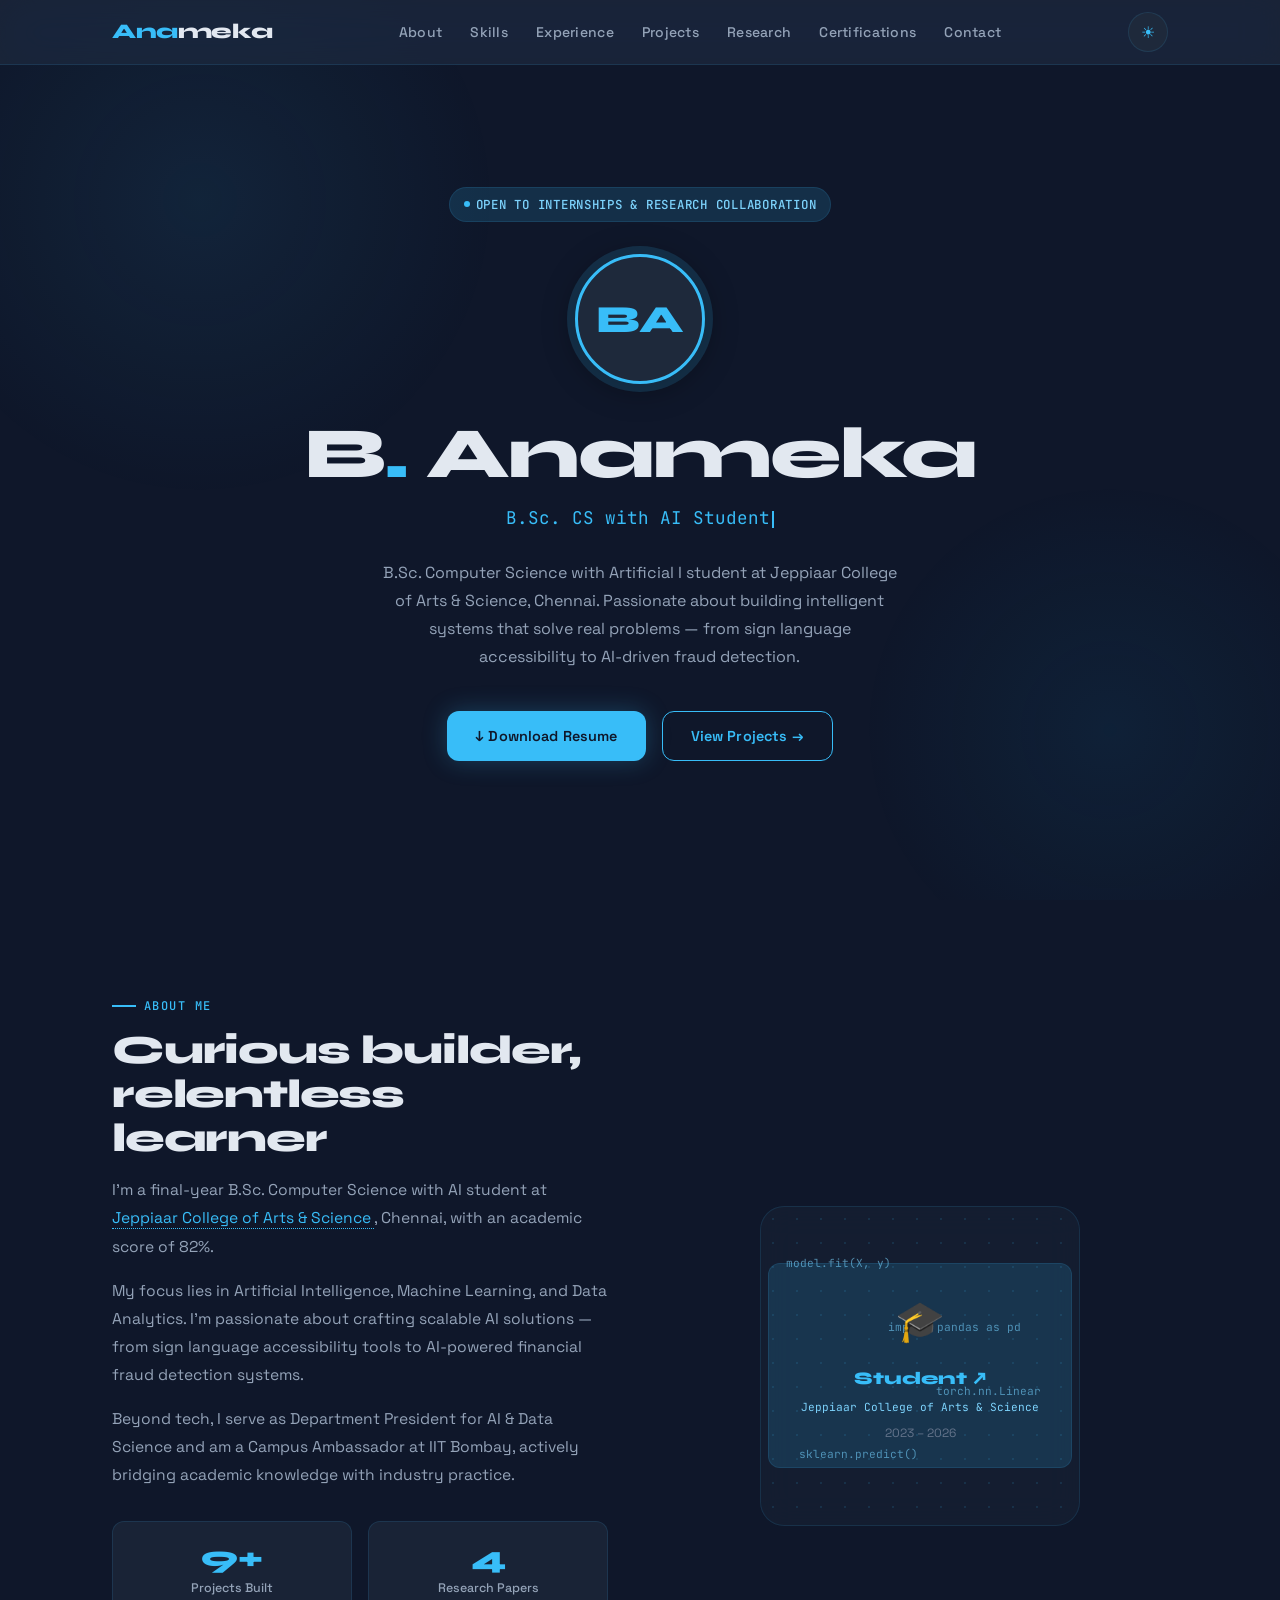
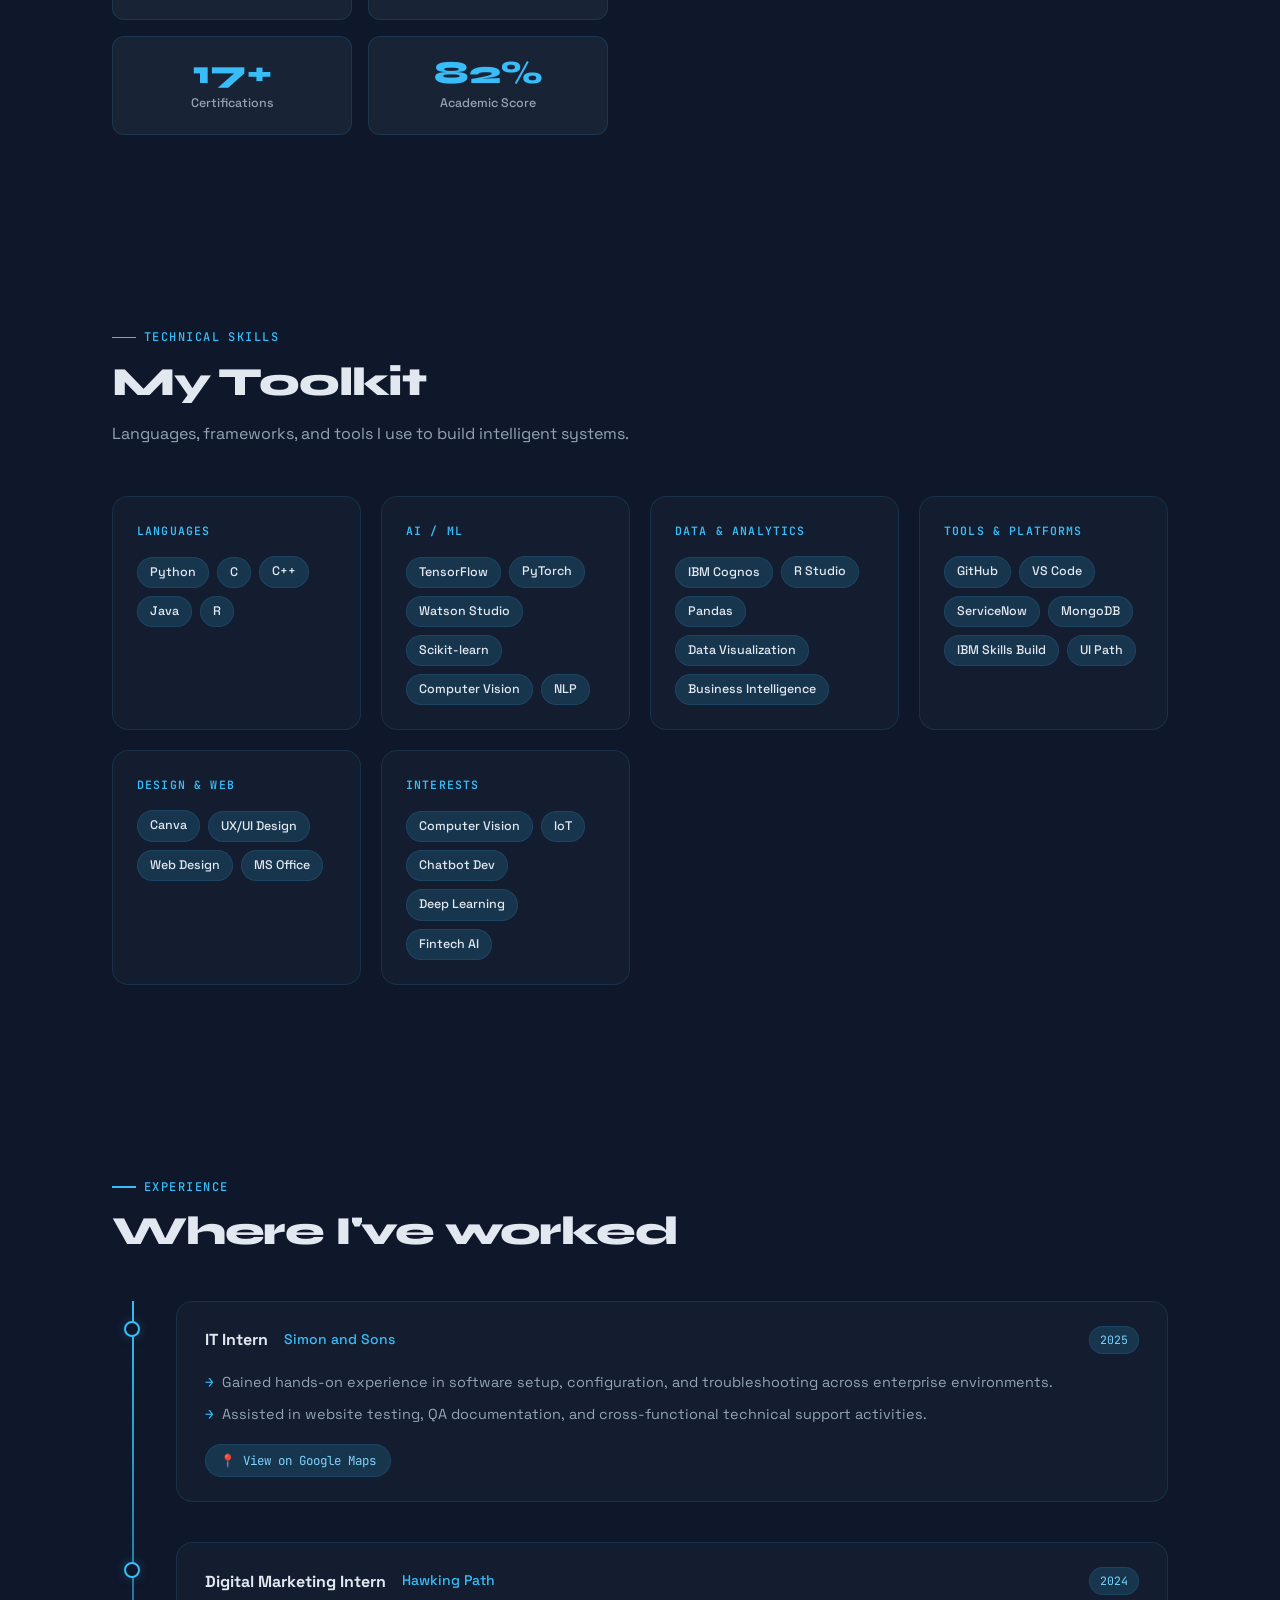
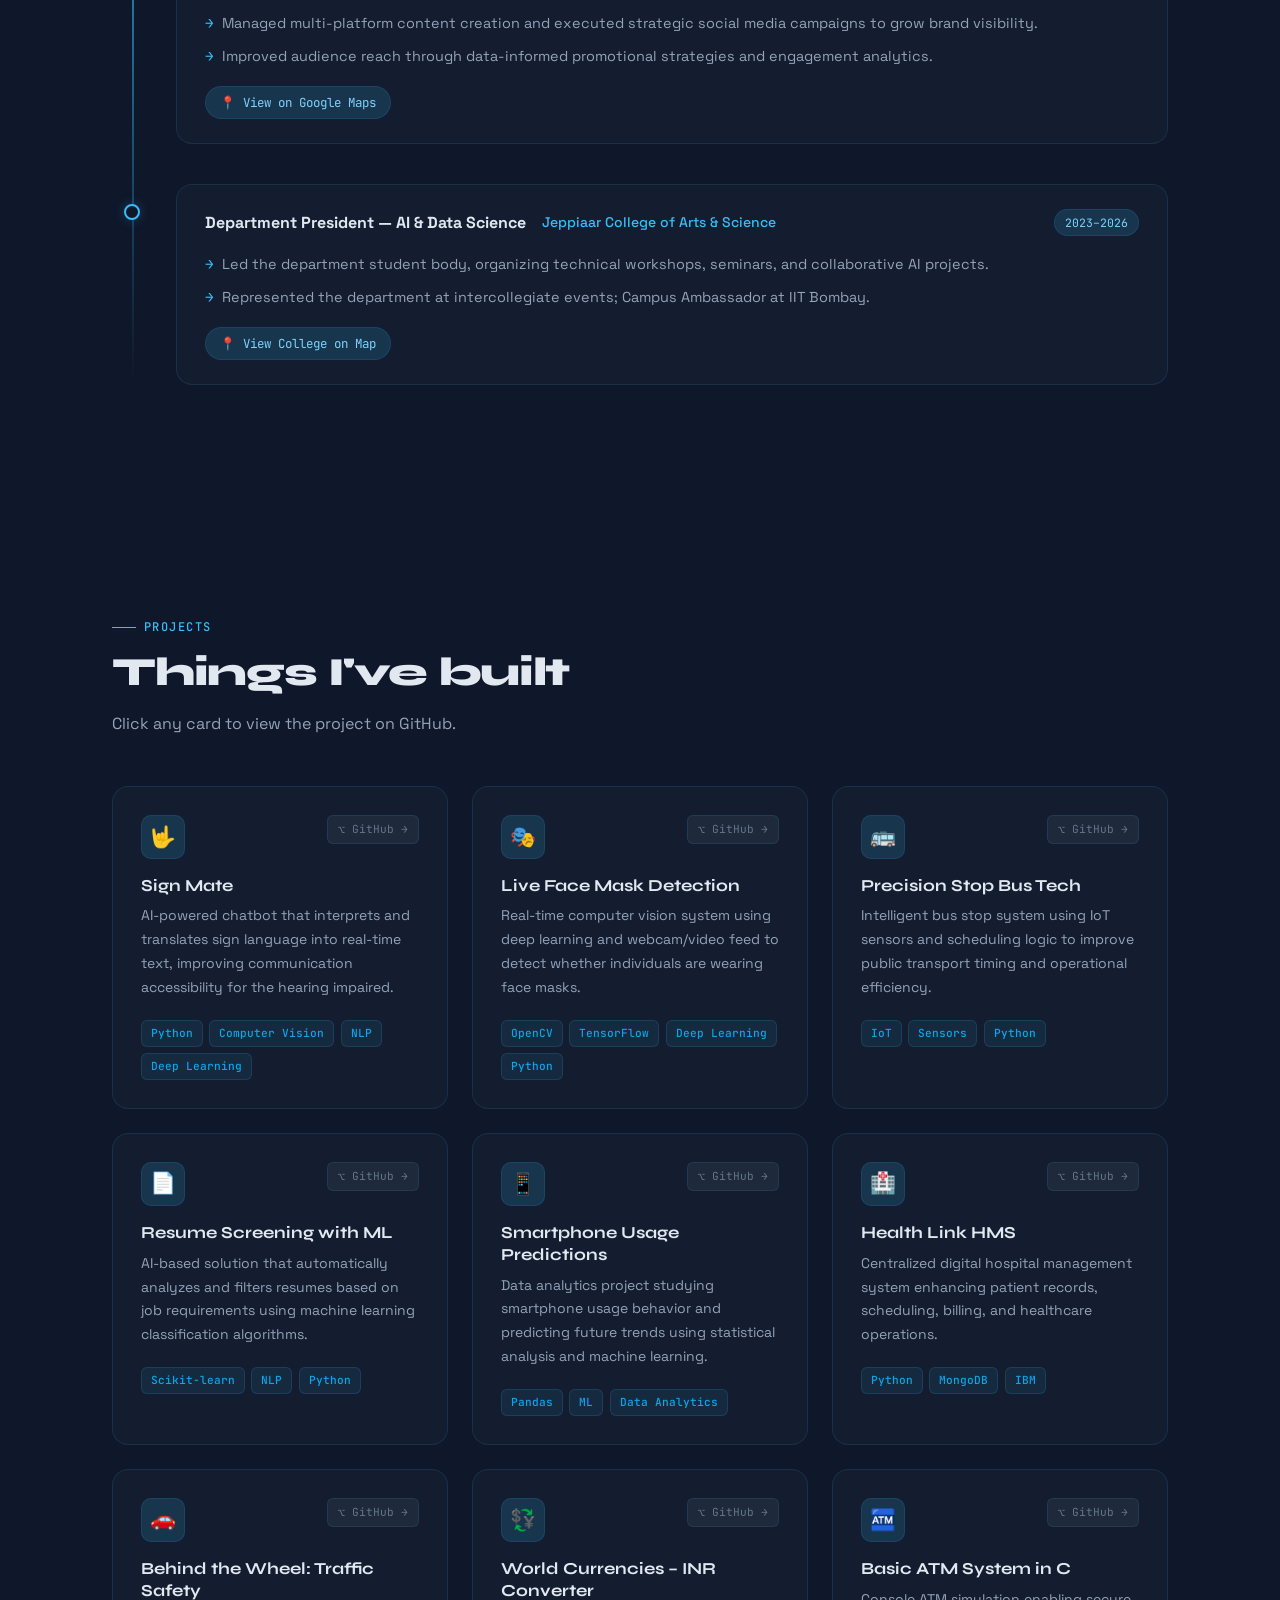
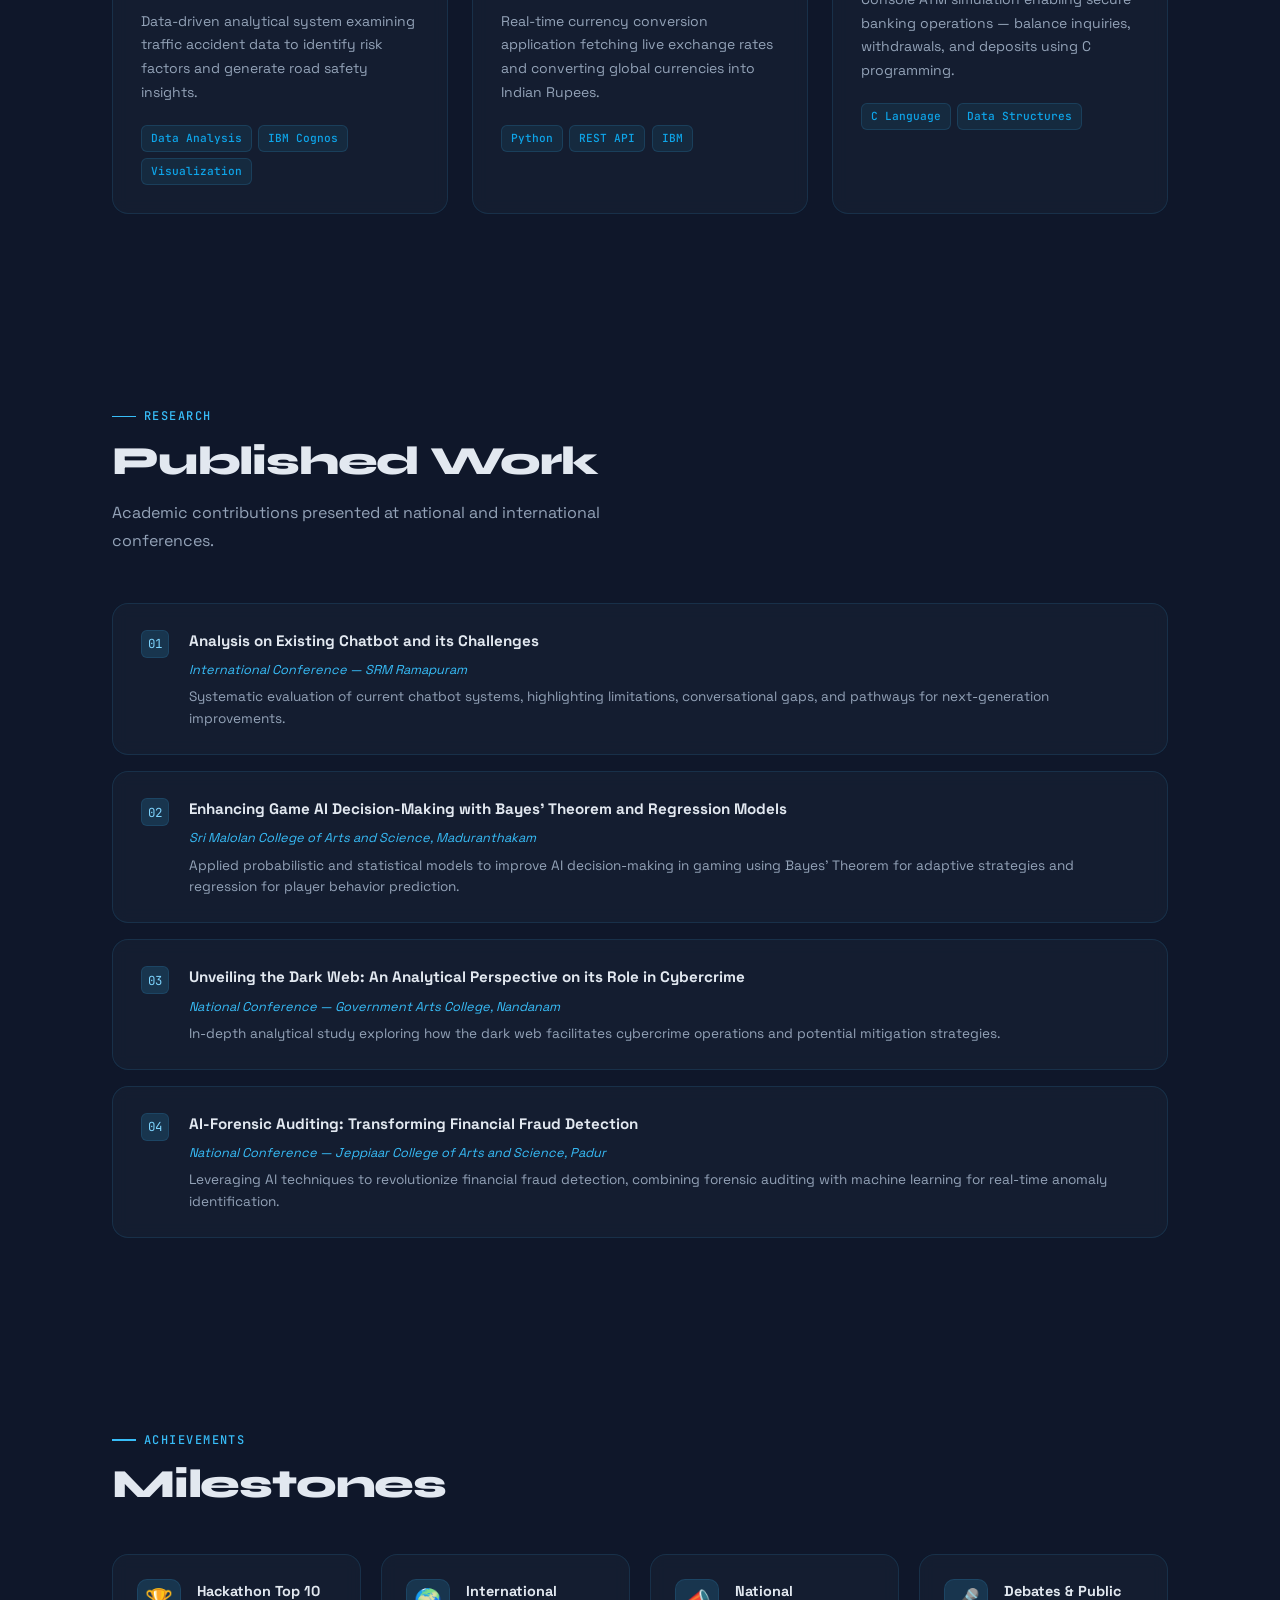
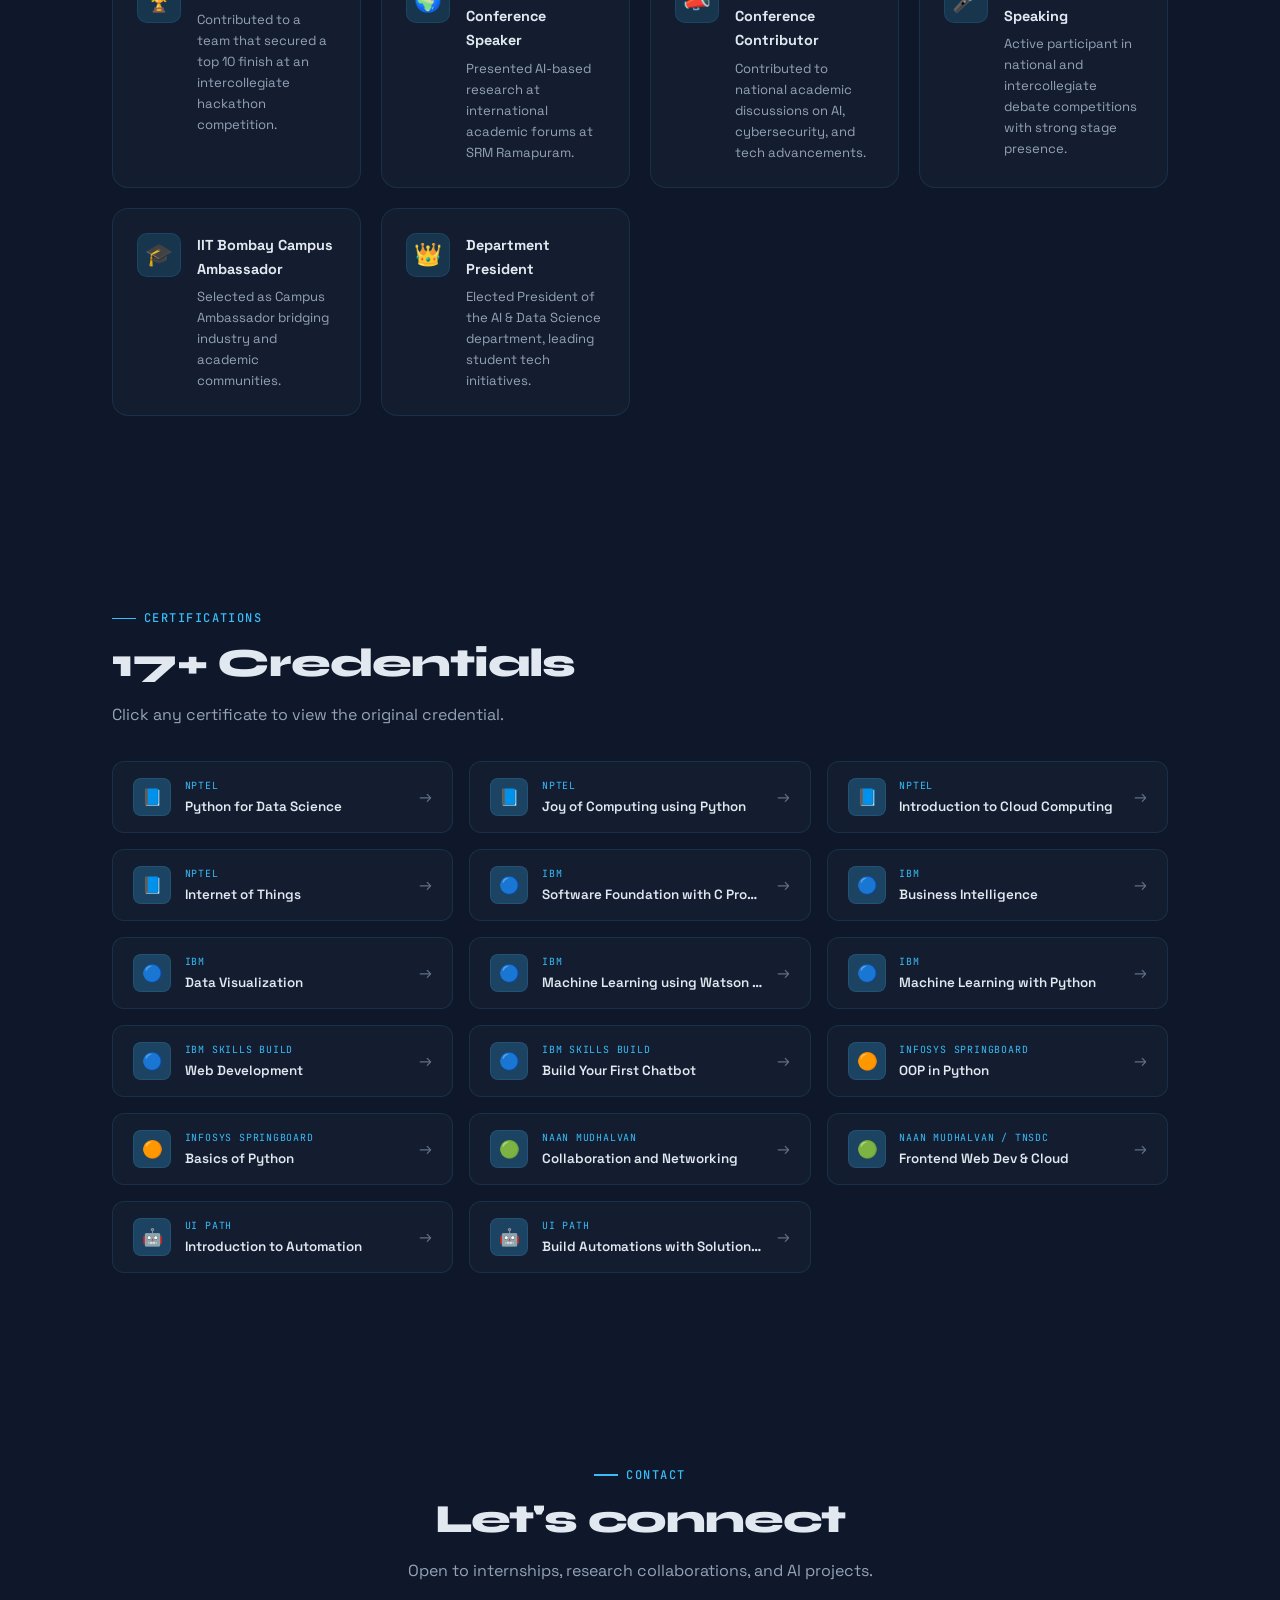
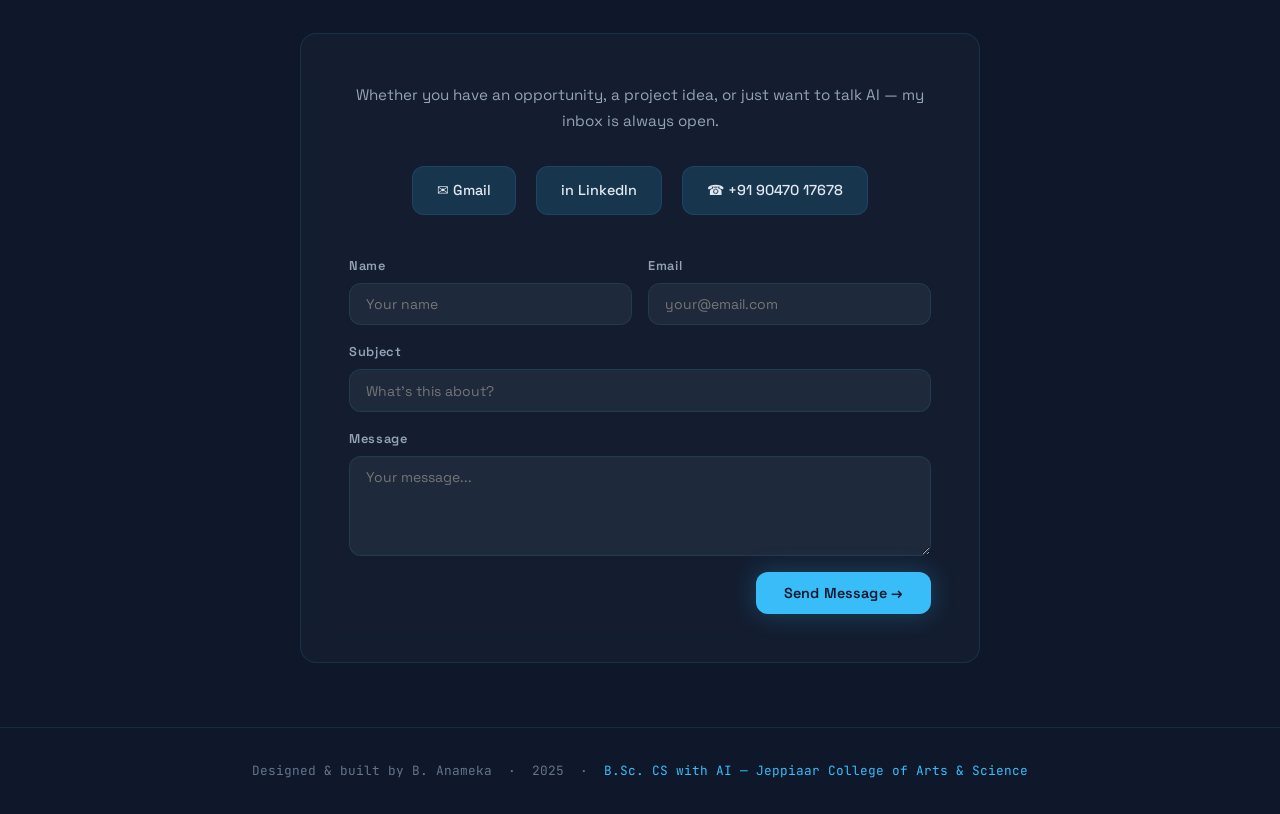
==== anameka-portfolio.html @ 56402973 "Add files via upload" ====
<!DOCTYPE html>
<html lang="en" data-theme="dark">
<head>
<meta charset="UTF-8" />
<meta name="viewport" content="width=device-width, initial-scale=1.0" />
<title>B. Anameka </title>
<link rel="preconnect" href="https://fonts.googleapis.com" />
<link rel="preconnect" href="https://fonts.gstatic.com" crossorigin />
<link href="https://fonts.googleapis.com/css2?family=Space+Grotesk:wght@300;400;500;600;700&family=Syne:wght@400;600;700;800&family=JetBrains+Mono:wght@400;500&display=swap" rel="stylesheet" />
<style>
:root {
  --bg:#0f172a; --bg2:#1e293b; --bg3:#162032;
  --accent:#38bdf8; --accent2:#0ea5e9; --accent3:#7dd3fc;
  --text:#e2e8f0; --text2:#94a3b8; --text3:#64748b;
  --border:rgba(56,189,248,0.12); --glass:rgba(30,41,59,0.75);
  --card:rgba(22,32,50,0.8); --glow:rgba(56,189,248,0.15);
  --glow2:rgba(56,189,248,0.25); --radius:12px; --radius-lg:16px;
  --shadow:0 4px 32px rgba(0,0,0,0.4);
}
[data-theme="light"] {
  --bg:#f0f6ff; --bg2:#ffffff; --bg3:#e8f2fc;
  --accent:#0284c7; --accent2:#0369a1; --accent3:#0ea5e9;
  --text:#0f172a; --text2:#334155; --text3:#64748b;
  --border:rgba(2,132,199,0.15); --glass:rgba(255,255,255,0.82);
  --card:rgba(248,252,255,0.9); --glow:rgba(2,132,199,0.10);
  --glow2:rgba(2,132,199,0.18); --shadow:0 4px 32px rgba(14,58,120,0.10);
}
*,*::before,*::after{box-sizing:border-box;margin:0;padding:0;}
html{scroll-behavior:smooth;}
body{font-family:'Space Grotesk',sans-serif;background:var(--bg);color:var(--text);line-height:1.7;transition:background .3s,color .3s;overflow-x:hidden;}
.bg-mesh{position:fixed;inset:0;z-index:0;pointer-events:none;overflow:hidden;}
.bg-mesh::before{content:'';position:absolute;width:600px;height:600px;border-radius:50%;background:radial-gradient(circle,rgba(56,189,248,0.08)0%,transparent 70%);top:-100px;left:-100px;animation:drift1 18s ease-in-out infinite alternate;}
.bg-mesh::after{content:'';position:absolute;width:500px;height:500px;border-radius:50%;background:radial-gradient(circle,rgba(14,165,233,0.07)0%,transparent 70%);bottom:-80px;right:-80px;animation:drift2 22s ease-in-out infinite alternate;}
@keyframes drift1{from{transform:translate(0,0) scale(1);}to{transform:translate(80px,60px) scale(1.2);}}
@keyframes drift2{from{transform:translate(0,0) scale(1);}to{transform:translate(-60px,-40px) scale(1.15);}}
.container{max-width:1120px;margin:0 auto;padding:0 2rem;position:relative;z-index:1;}
nav{position:fixed;top:0;left:0;right:0;z-index:100;backdrop-filter:blur(20px) saturate(180%);-webkit-backdrop-filter:blur(20px);background:var(--glass);border-bottom:1px solid var(--border);transition:all .3s;}
.nav-inner{display:flex;align-items:center;justify-content:space-between;padding:0 2rem;height:64px;max-width:1120px;margin:0 auto;}
.nav-logo{font-family:'Syne',sans-serif;font-weight:800;font-size:1.3rem;color:var(--accent);letter-spacing:-.02em;text-decoration:none;}
.nav-logo span{color:var(--text);}
.nav-links{display:flex;gap:1.75rem;list-style:none;align-items:center;}
.nav-links a{color:var(--text2);font-size:.875rem;font-weight:500;text-decoration:none;letter-spacing:.02em;transition:color .2s;position:relative;padding-bottom:2px;}
.nav-links a::after{content:'';position:absolute;bottom:0;left:0;right:0;height:1.5px;background:var(--accent);transform:scaleX(0);transform-origin:left;transition:transform .3s;}
.nav-links a:hover{color:var(--accent);}
.nav-links a:hover::after{transform:scaleX(1);}
.theme-btn{width:40px;height:40px;border-radius:50%;border:1px solid var(--border);background:var(--bg2);color:var(--accent);cursor:pointer;font-size:1rem;display:flex;align-items:center;justify-content:center;transition:all .2s;}
.theme-btn:hover{background:var(--glow);border-color:var(--accent);}
#hero{min-height:100vh;display:flex;align-items:center;justify-content:center;padding:7rem 2rem 4rem;text-align:center;position:relative;z-index:1;}
.hero-inner{max-width:760px;margin:0 auto;}
.hero-badge{display:inline-flex;align-items:center;gap:6px;background:var(--glow);border:1px solid var(--border);color:var(--accent3);font-size:.78rem;font-weight:500;padding:6px 14px;border-radius:99px;margin-bottom:2rem;letter-spacing:.06em;text-transform:uppercase;font-family:'JetBrains Mono',monospace;animation:fadeDown .6s ease both;}
.hero-badge::before{content:'';width:6px;height:6px;border-radius:50%;background:var(--accent);display:inline-block;animation:pulse 2s infinite;}
@keyframes pulse{0%,100%{opacity:1;transform:scale(1);}50%{opacity:.4;transform:scale(.8);}}
.avatar-wrap{width:130px;height:130px;border-radius:50%;margin:0 auto 2rem;border:3px solid var(--accent);box-shadow:0 0 0 8px var(--glow),var(--shadow);overflow:hidden;animation:fadeUp .7s .1s ease both;display:flex;align-items:center;justify-content:center;background:var(--bg2);}
.avatar-wrap img{width:100%;height:100%;object-fit:cover;border-radius:50%;}
.avatar-initials{font-family:'Syne',sans-serif;font-size:2.4rem;font-weight:800;color:var(--accent);display:flex;width:100%;height:100%;align-items:center;justify-content:center;}
.hero-name{font-family:'Syne',sans-serif;font-size:clamp(2.8rem,6vw,4.5rem);font-weight:800;line-height:1.05;letter-spacing:-.03em;color:var(--text);animation:fadeUp .7s .2s ease both;margin-bottom:.75rem;}
.hero-name .accent-dot{color:var(--accent);}
.typing-wrap{font-family:'JetBrains Mono',monospace;font-size:clamp(.9rem,2vw,1.1rem);color:var(--accent);min-height:1.8em;margin-bottom:1.5rem;animation:fadeUp .7s .3s ease both;}
.typing-cursor{display:inline-block;width:2px;height:1em;background:var(--accent);vertical-align:middle;margin-left:2px;animation:blink .9s step-end infinite;}
@keyframes blink{0%,100%{opacity:1;}50%{opacity:0;}}
.hero-desc{font-size:1rem;color:var(--text2);line-height:1.75;max-width:520px;margin:0 auto 2.5rem;animation:fadeUp .7s .4s ease both;}
.hero-actions{display:flex;gap:1rem;justify-content:center;flex-wrap:wrap;animation:fadeUp .7s .5s ease both;}
.btn{display:inline-flex;align-items:center;gap:8px;padding:.75rem 1.75rem;border-radius:var(--radius);font-size:.9rem;font-weight:600;text-decoration:none;cursor:pointer;border:none;transition:all .25s;font-family:'Space Grotesk',sans-serif;letter-spacing:.01em;}
.btn-primary{background:var(--accent);color:#0f172a;box-shadow:0 0 24px var(--glow2);}
.btn-primary:hover{background:var(--accent3);box-shadow:0 0 36px var(--glow2);transform:translateY(-2px);}
.btn-outline{background:transparent;color:var(--accent);border:1.5px solid var(--accent);}
.btn-outline:hove
r{background:var(--glow);transform:translateY(-2px);box-shadow:0 0 24px var(--glow);}
section{padding:6rem 0;position:relative;z-index:1;}
.section-label{font-family:'JetBrains Mono',monospace;font-size:.75rem;font-weight:500;color:var(--accent);letter-spacing:.12em;text-transform:uppercase;margin-bottom:.75rem;display:flex;align-items:center;gap:8px;}
.section-label::before{content:'';width:24px;height:1.5px;background:var(--accent);}
.section-title{font-family:'Syne',sans-serif;font-size:clamp(1.8rem,3.5vw,2.5rem);font-weight:800;letter-spacing:-.03em;color:var(--text);margin-bottom:1rem;line-height:1.1;}
.section-sub{color:var(--text2);font-size:1rem;max-width:520px;line-height:1.75;}
.about-grid{display:grid;grid-template-columns:1fr 1fr;gap:4rem;align-items:center;}
.about-text p{color:var(--text2);margin-bottom:1rem;font-size:.975rem;line-height:1.8;}
.about-stats{display:grid;grid-template-columns:repeat(2,1fr);gap:1rem;margin-top:2rem;}
.stat-card{background:var(--glass);border:1px solid var(--border);border-radius:var(--radius);padding:1.25rem;text-align:center;backdrop-filter:blur(8px);}
.stat-num{font-family:'Syne',sans-serif;font-size:2rem;font-weight:800;color:var(--accent);line-height:1;display:block;}
.stat-label{font-size:.78rem;color:var(--text2);font-weight:500;margin-top:4px;display:block;}
.about-visual{position:relative;display:flex;align-items:center;justify-content:center;}
.about-visual-inner{width:320px;height:320px;border-radius:24px;background:var(--card);border:1px solid var(--border);display:flex;align-items:center;justify-content:center;position:relative;overflow:hidden;backdrop-filter:blur(16px);}
.about-grid-dots{position:absolute;inset:0;background-image:radial-gradient(var(--border) 1px,transparent 1px);background-size:24px 24px;}
.about-ai-icon{font-family:'JetBrains Mono',monospace;font-size:.7rem;color:var(--accent3);opacity:.6;position:absolute;animation:floatCode 8s linear infinite;white-space:nowrap;}
@keyframes floatCode{0%{opacity:0;transform:translateY(0);}10%{opacity:.7;}90%{opacity:.7;}100%{opacity:0;transform:translateY(-100px);}}
.about-center-badge{background:var(--glow);border:1px solid var(--border);border-radius:12px;padding:1.5rem 2rem;text-align:center;position:relative;z-index:2;}
.about-center-badge .icon{font-size:2.5rem;margin-bottom:.5rem;}
.skills-grid{display:grid;grid-template-columns:repeat(auto-fit,minmax(200px,1fr));gap:1.25rem;margin-top:3rem;}
.skill-group{background:var(--card);border:1px solid var(--border);border-radius:var(--radius-lg);padding:1.5rem;backdrop-filter:blur(8px);transition:all .3s;}
.skill-group:hover{border-color:rgba(56,189,248,.28);box-shadow:0 8px 32px var(--glow);}
.skill-group-title{font-size:.72rem;font-weight:600;color:var(--accent);text-transform:uppercase;letter-spacing:.1em;font-family:'JetBrains Mono',monospace;margin-bottom:1rem;}
.skill-pills{display:flex;flex-wrap:wrap;gap:.5rem;}
.pill{background:var(--glow);border:1px solid var(--border);color:var(--text);font-size:.78rem;font-weight:500;padding:4px 12px;border-radius:99px;transition:all .2s;}
.pill:hover{background:var(--glow2);border-color:var(--accent);color:var(--accent);}
.timeline{position:relative;margin-top:3rem;}
.timeline::before{content:'';position:absolute;left:20px;top:0;bottom:0;width:1.5px;background:linear-gradient(to bottom,var(--accent),transparent);}
.timeline-item{position:relative;padding-left:64px;margin-bottom:2.5rem;}
.timeline-dot{position:absolute;left:12px;top:20px;width:16px;height:16px;border-radius:50%;background:var(--bg);border:2.5px solid var(--accent);box-shadow:0 0 12px var(--glow2);}
.timeline-card{background:var(--card);border:1px solid var(--border);border-radius:var(--radius-lg);padding:1.5rem 1.75rem;backdrop-filter:blur(8px);transition:all .3s;}
.timeline-card:hover{border-color:rgba(56,189,248,.28);transform:translateX(4px);box-shadow:0 6px 30px var(--glow);}
.timeline-meta{display:flex;gap:1rem;align-items:center;flex-wrap:wrap;margin-bottom:.5rem;}
.timeline-role{font-weight:700;color:var(--text);font-size:1rem;}
.timeline-company{color:var(--accent);font-size:.875rem;font-weight:500;}
.timeline-year{margin-left:auto;background:var(--glow);border:1px solid var(--border);color:var(--accent3);font-size:.72rem;font-family:'JetBrains Mono',monospace;padding:3px 10px;border-radius:99px;}
.timeline-points{list-style:none;margin-top:.75rem;}
.timeline-points li{color:var(--text2);font-size:.9rem;padding:4px 0;display:flex;align-items:flex-start;gap:8px;}
.timeline-points li::before{content:'→';color:var(--accent);flex-shrink:0;font-family:'JetBrains Mono',monospace;}
.map-btn{display:inline-flex;align-items:center;gap:6px;margin-top:.85rem;font-size:.78rem;font-family:'JetBrains Mono',monospace;color:var(--accent3);background:var(--glow);border:1px solid var(--border);padding:5px 14px;border-radius:99px;text-decoration:none;transition:all .2s;}
.map-btn:hover{border-color:var(--accent);color:var(--accent);background:var(--glow2);}
.projects-grid{display:grid;grid-template-columns:repeat(auto-fit,minmax(300px,1fr));gap:1.5rem;margin-top:3rem;}
.project-card{display:block;text-decoration:none;background:var(--card);border:1px solid var(--border);border-radius:var(--radius-lg);padding:1.75rem;backdrop-filter:blur(8px);transition:all .35s cubic-bezier(.4,0,.2,1);position:relative;overflow:hidden;cursor:pointer;}
.project-card::before{content:'';position:absolute;top:0;left:0;right:0;height:2px;background:linear-gradient(90deg,transparent,var(--accent),transparent);transform:scaleX(0);transform-origin:left;transition:transform .4s;}
.project-card:hover{border-color:rgba(56,189,248,.3);box-shadow:0 16px 48px var(--glow);transform:translateY(-6px);}
.project-card:hover::before{transform:scaleX(1);}
.project-card-top{display:flex;align-items:flex-start;justify-content:space-between;margin-bottom:1rem;}
.project-icon{width:44px;height:44px;border-radius:10px;background:var(--glow);border:1px solid var(--border);display:flex;align-items:center;justify-content:center;font-size:1.3rem;}
.github-badge{font-size:.7rem;color:var(--text3);font-family:'JetBrains Mono',monospace;background:var(--bg2);border:1px solid var(--border);padding:4px 10px;border-radius:6px;display:flex;align-items:center;gap:4px;transition:all .2s;}
.project-card:hover .github-badge{color:var(--accent);border-color:var(--accent);}
.project-title{font-family:'Syne',sans-serif;font-weight:700;font-size:1.05rem;color:var(--text);margin-bottom:.5rem;line-height:1.3;}
.project-desc{color:var(--text2);font-size:.875rem;line-height:1.7;margin-bottom:1.25rem;}
.project-tags{display:flex;flex-wrap:wrap;gap:.4rem;}
.tag{font-family:'JetBrains Mono',monospace;font-size:.7rem;font-weight:500;color:var(--accent2);background:rgba(56,189,248,.08);border:1px solid rgba(56,189,248,.15);padding:3px 9px;border-radius:6px;transition:all .2s;}
.project-card:hover .tag{background:rgba(56,189,248,.15);border-color:rgba(56,189,248,.3);}
.research-list{margin-top:3rem;display:flex;flex-direction:column;gap:1rem;}
.research-item{background:var(--card);border:1px solid var(--border);border-radius:var(--radius-lg);padding:1.5rem 1.75rem;display:flex;gap:1.25rem;align-items:flex-start;backdrop-filter:blur(8px);transition:all .3s;}
.research-item:hover{border-color:rgba(56,189,248,.28);transform:translateX(6px);box-shadow:0 4px 24px var(--glow);}
.research-num{font-family:'JetBrains Mono',monospace;font-size:.78rem;color:var(--accent3);flex-shrink:0;width:28px;height:28px;border-radius:6px;background:var(--glow);border:1px solid var(--border);display:flex;align-items:center;justify-content:center;margin-top:2px;}
.research-title{font-weight:700;color:var(--text);font-size:.95rem;margin-bottom:.35rem;}
.research-venue{font-size:.8rem;color:var(--accent);font-style:italic;margin-bottom:.35rem;}
.research-desc{font-size:.85rem;color:var(--text2);line-height:1.6;}
.achieve-grid{display:grid;grid-template-columns:repeat(auto-fit,minmax(240px,1fr));gap:1.25rem;margin-top:3rem;}
.achieve-card{background:var(--card);border:1px solid var(--border);border-radius:var(--radius-lg);padding:1.5rem;display:flex;gap:1rem;align-items:flex-start;backdrop-filter:blur(8px);transition:all .3s;}
.achieve-card:hover{border-color:rgba(56,189,248,.28);box-shadow:0 6px 28px var(--glow);transform:translateY(-3px);}
.achieve-icon{font-size:1.4rem;width:44px;height:44px;flex-shrink:0;border-radius:10px;background:var(--glow);border:1px solid var(--border);display:flex;align-items:center;justify-content:center;}
.achieve-title{font-weight:700;color:var(--text);font-size:.9rem;margin-bottom:.3rem;}
.achieve-desc{font-size:.82rem;color:var(--text2);line-height:1.6;}
/* CERTIFICATIONS */
.cert-grid-cards{display:grid;grid-template-columns:repeat(auto-fit,minmax(280px,1fr));gap:1rem;margin-top:2rem;}
.cert-card{display:flex;align-items:center;gap:.85rem;background:var(--card);border:1px solid var(--border);border-radius:var(--radius);padding:1rem 1.25rem;text-decoration:none;transition:all .25s;backdrop-filter:blur(8px);cursor:pointer;}
.cert-card:hover{border-color:rgba(56,189,248,.35);background:rgba(56,189,248,.07);transform:translateY(-3px);box-shadow:0 6px 24px var(--glow);}
.cert-card-icon{width:38px;height:38px;flex-shrink:0;border-radius:8px;background:var(--glow2);border:1px solid var(--border);display:flex;align-items:center;justify-content:center;font-size:1.05rem;}
.cert-card-body{flex:1;min-width:0;}
.cert-card-org{font-size:.62rem;font-family:'JetBrains Mono',monospace;color:var(--accent);text-transform:uppercase;letter-spacing:.08em;margin-bottom:3px;}
.cert-card-name{font-size:.84rem;font-weight:600;color:var(--text);line-height:1.35;white-space:nowrap;overflow:hidden;text-overflow:ellipsis;}
.cert-card-arrow{color:var(--text3);font-size:1rem;transition:all .2s;flex-shrink:0;}
.cert-card:hover .cert-card-arrow{color:var(--accent);transform:translateX(3px);}
#contact{padding-bottom:4rem;}
.contact-inner{max-width:680px;margin:3rem auto 0;background:var(--card);border:1px solid var(--border);border-radius:var(--radius-lg);padding:3rem;backdrop-filter:blur(16px);text-align:center;}
.contact-links{display:flex;gap:1.25rem;justify-content:center;flex-wrap:wrap;margin-top:2rem;}
.contact-link{display:inline-flex;align-items:center;gap:8px;background:var(--glow);border:1.5px solid var(--border);color:var(--text);font-size:.9rem;font-weight:500;padding:.7rem 1.5rem;border-radius:var(--radius);text-decoration:none;transition:all .25s;}
.contact-link:hover{border-color:var(--accent);color:var(--accent);background:var(--glow2);transform:translateY(-2px);box-shadow:0 6px 24px var(--glow);}
.contact-form{margin-top:2.5rem;display:flex;flex-direction:column;gap:1rem;text-align:left;}
.form-row{display:grid;grid-template-columns:1fr 1fr;gap:1rem;}
.form-group{display:flex;flex-direction:column;gap:.4rem;}
.form-group label{font-size:.8rem;font-weight:600;color:var(--text2);letter-spacing:.05em;}
.form-group input,.form-group textarea{background:var(--bg2);border:1px solid var(--border);border-radius:var(--radius);padding:.7rem 1rem;color:var(--text);font-size:.875rem;font-family:inherit;outline:none;transition:all .2s;resize:vertical;}
.form-group input:focus,.form-group textarea:focus{border-color:var(--accent);box-shadow:0 0 0 3px var(--glow);}
.form-group textarea{min-height:100px;}
footer{text-align:center;padding:2rem;border-top:1px solid var(--border);color:var(--text3);font-size:.8rem;position:relative;z-index:1;font-family:'JetBrains Mono',monospace;}
@keyframes fadeUp{from{opacity:0;transform:translateY(24px);}to{opacity:1;transform:translateY(0);}}
@keyframes fadeDown{from{opacity:0;transform:translateY(-16px);}to{opacity:1;transform:translateY(0);}}
.reveal{opacity:0;transform:translateY(32px);transition:opacity .65s ease,transform .65s ease;}
.reveal.visible{opacity:1;transform:none;}
::-webkit-scrollbar{width:5px;}
::-webkit-scrollbar-track{background:var(--bg);}
::-webkit-scrollbar-thumb{background:var(--accent3);border-radius:99px;}
@media(max-width:768px){
  .about-grid{grid-template-columns:1fr;}
  .about-visual{display:none;}
  .nav-links{display:none;}
  .form-row{grid-template-columns:1fr;}
  .contact-inner{padding:2rem 1.5rem;}
  .hero-actions{flex-direction:column;align-items:center;}
  section{padding:4rem 0;}
}
</style>
</head>
<body>
<div class="bg-mesh"></div>

<!-- NAVBAR -->
<nav>
  <div class="nav-inner">
    <a href="#hero" class="nav-logo">Ana<span>meka</span></a>
    <ul class="nav-links">
      <li><a href="#about">About</a></li>
      <li><a href="#skills">Skills</a></li>
      <li><a href="#experience">Experience</a></li>
      <li><a href="#projects">Projects</a></li>
      <li><a href="#research">Research</a></li>
      <li><a href="#certifications">Certifications</a></li>
      <li><a href="#contact">Contact</a></li>
    </ul>
    <button class="theme-btn" onclick="toggleTheme()" title="Toggle theme">☀</button>
  </div>
</nav>

<!-- HERO -->
<section id="hero">
  <div class="hero-inner">
    <div class="hero-badge">Open to Internships &amp; Research Collaboration</div>

    <!--
    ╔══════════════════════════════════════════════╗
    ║  YOUR PROFILE PHOTO — HOW TO ADD IT          ║
    ║  1. Rename your photo to: profile.jpg        ║
    ║  2. Put it in the same folder as this file   ║
    ║  3. Replace "profile.jpg" in src= below      ║
    ║     with your actual photo filename          ║
    ║  If no photo is found, "BA" initials show.   ║
    ╚══════════════════════════════════════════════╝
    -->
    <div class="avatar-wrap" id="avatar-container">
      <img
        src="C:\Users\acer\OneDrive\Desktop\RESUME_PORTFOLIO_ANAME\Profile.jpg.jpeg"
        alt="B. Anameka profile photo"
        id="profile-img"
        onerror="document.getElementById('profile-img').style.display='none'; document.getElementById('avatar-initials').style.display='flex';"
      />
      <span class="avatar-initials" id="avatar-initials" style="display:none;">BA</span>
    </div>

    <h1 class="hero-name">B<span class="accent-dot">.</span> Anameka</h1>

    <!--
    ╔══════════════════════════════════════════════╗
    ║  TYPING ANIMATION TEXT                       ║
    ║  These are the phrases that cycle below      ║
    ║  your name. They are set in the <script>     ║
    ║  section at the bottom of this file.         ║
    ║  Look for: const phrases = [...]             ║
    ╚══════════════════════════════════════════════╝
    -->
    <div class="typing-wrap">
      <span id="typing-text"></span><span class="typing-cursor"></span>
    </div>

    <p class="hero-desc">
      B.Sc. Computer Science with Artificial I student at Jeppiaar College of Arts &amp; Science, Chennai.
      Passionate about building intelligent systems that solve real problems — from sign language
      accessibility to AI-driven fraud detection.
    </p>

    <div class="hero-actions">
      <!--
      ╔══════════════════════════════════════════════╗
      ║  RESUME DOWNLOAD BUTTON                      ║
      ║  1. Save your resume PDF as: resume.pdf      ║
      ║  2. Put it in the same folder as this file   ║
      ║  3. The button will automatically download   ║
      ║     the file when clicked                    ║
      ╚══════════════════════════════════════════════╝
      -->
      <a href="C:\Users\acer\OneDrive\Desktop\RESUME_PORTFOLIO_ANAME\Resume_ANAMEKA.pdf" download="B_Anameka_Resume.pdf" class="btn btn-primary">
        ↓ Download Resume
      </a>
      <a href="#projects" class="btn btn-outline">View Projects →</a>
    </div>
  </div>
</section>

<!-- ABOUT -->
<section id="about">
  <div class="container">
    <div class="about-grid">
      <div class="about-text reveal">
        <div class="section-label">About Me</div>
        <h2 class="section-title">Curious builder, relentless learner</h2>
        <p>I'm a final-year B.Sc. Computer Science with AI student at
          <!--
          College name is clickable — it opens the college website.
          If the website URL is wrong, change the href below.
          -->
          <a href="https://jeppiaararts.in/" target="_blank" style="color:var(--accent);text-decoration:none;border-bottom:1px dotted var(--accent);">
            Jeppiaar College of Arts &amp; Science
          </a>, Chennai, with an academic score of 82%.
        </p>
        <p>My focus lies in Artificial Intelligence, Machine Learning, and Data Analytics. I'm passionate about crafting scalable AI solutions — from sign language accessibility tools to AI-powered financial fraud detection systems.</p>
        <p>Beyond tech, I serve as Department President for AI &amp; Data Science and am a Campus Ambassador at IIT Bombay, actively bridging academic knowledge with industry practice.</p>
        <div class="about-stats">
          <div class="stat-card"><span class="stat-num">9+</span><span class="stat-label">Projects Built</span></div>
          <div class="stat-card"><span class="stat-num">4</span><span class="stat-label">Research Papers</span></div>
          <div class="stat-card"><span class="stat-num">17+</span><span class="stat-label">Certifications</span></div>
          <div class="stat-card"><span class="stat-num">82%</span><span class="stat-label">Academic Score</span></div>
        </div>
      </div>
      <div class="about-visual reveal">
        <div class="about-visual-inner">
          <div class="about-grid-dots"></div>
          <div class="about-ai-icon" style="top:15%;left:8%;">model.fit(X, y)</div>
          <div class="about-ai-icon" style="top:55%;left:55%;animation-delay:-3s;">torch.nn.Linear</div>
          <div class="about-ai-icon" style="top:75%;left:12%;animation-delay:-5s;">sklearn.predict()</div>
          <div class="about-ai-icon" style="top:35%;left:40%;animation-delay:-1.5s;">import pandas as pd</div>
          <div class="about-center-badge">
            <div class="icon">🎓</div>
            <!--
            "Student" label — clicking opens the college website
            -->
            <div style="font-family:'Syne',sans-serif;font-weight:800;font-size:1.1rem;margin-bottom:4px;">
              <a href="https://jeppiaararts.in/" target="_blank" style="color:var(--accent);text-decoration:none;">
                Student ↗
              </a>
            </div>
            <p style="font-family:'JetBrains Mono',monospace;font-size:.7rem;color:var(--accent3);">Jeppiaar College of Arts &amp; Science</p>
            <p style="margin-top:6px;color:var(--text3);font-size:.75rem;">2023 – 2026</p>
          </div>
        </div>
      </div>
    </div>
  </div>
</section>

<!-- SKILLS -->
<section id="skills">
  <div class="container">
    <div class="reveal">
      <div class="section-label">Technical Skills</div>
      <h2 class="section-title">My Toolkit</h2>
      <p class="section-sub">Languages, frameworks, and tools I use to build intelligent systems.</p>
    </div>
    <div class="skills-grid">
      <div class="skill-group reveal"><div class="skill-group-title">Languages</div><div class="skill-pills"><span class="pill">Python</span><span class="pill">C</span><span class="pill">C++</span><span class="pill">Java</span><span class="pill">R</span></div></div>
      <div class="skill-group reveal"><div class="skill-group-title">AI / ML</div><div class="skill-pills"><span class="pill">TensorFlow</span><span class="pill">PyTorch</span><span class="pill">Watson Studio</span><span class="pill">Scikit-learn</span><span class="pill">Computer Vision</span><span class="pill">NLP</span></div></div>
      <div class="skill-group reveal"><div class="skill-group-title">Data & Analytics</div><div class="skill-pills"><span class="pill">IBM Cognos</span><span class="pill">R Studio</span><span class="pill">Pandas</span><span class="pill">Data Visualization</span><span class="pill">Business Intelligence</span></div></div>
      <div class="skill-group reveal"><div class="skill-group-title">Tools & Platforms</div><div class="skill-pills"><span class="pill">GitHub</span><span class="pill">VS Code</span><span class="pill">ServiceNow</span><span class="pill">MongoDB</span><span class="pill">IBM Skills Build</span><span class="pill">UI Path</span></div></div>
      <div class="skill-group reveal"><div class="skill-group-title">Design & Web</div><div class="skill-pills"><span class="pill">Canva</span><span class="pill">UX/UI Design</span><span class="pill">Web Design</span><span class="pill">MS Office</span></div></div>
      <div class="skill-group reveal"><div class="skill-group-title">Interests</div><div class="skill-pills"><span class="pill">Computer Vision</span><span class="pill">IoT</span><span class="pill">Chatbot Dev</span><span class="pill">Deep Learning</span><span class="pill">Fintech AI</span></div></div>
    </div>
  </div>
</section>

<!-- EXPERIENCE -->
<section id="experience">
  <div class="container">
    <div class="reveal">
      <div class="section-label">Experience</div>
      <h2 class="section-title">Where I've worked</h2>
    </div>
    <div class="timeline">

      <div class="timeline-item reveal">
        <div class="timeline-dot"></div>
        <div class="timeline-card">
          <div class="timeline-meta">
            <span class="timeline-role">IT Intern</span>
            <span class="timeline-company">Simon and Sons</span>
            <span class="timeline-year">2025</span>
          </div>
          <ul class="timeline-points">
            <li>Gained hands-on experience in software setup, configuration, and troubleshooting across enterprise environments.</li>
            <li>Assisted in website testing, QA documentation, and cross-functional technical support activities.</li>
          </ul>
          <!--
          MAP LINK — clicking opens Google Maps.
          HOW TO UPDATE:
          1. Go to Google Maps
          2. Search "Simon and Sons Chennai" (or exact address)
          3. Click Share → Copy link
          4. Replace the href below with that link
          -->
          <a href="https://www.google.com/maps/search/Simon+and+Sons+Chennai" target="_blank" class="map-btn">
            📍 View on Google Maps
          </a>
        </div>
      </div>

      <div class="timeline-item reveal">
        <div class="timeline-dot"></div>
        <div class="timeline-card">
          <div class="timeline-meta">
            <span class="timeline-role">Digital Marketing Intern</span>
            <span class="timeline-company">Hawking Path</span>
            <span class="timeline-year">2024</span>
          </div>
          <ul class="timeline-points">
            <li>Managed multi-platform content creation and executed strategic social media campaigns to grow brand visibility.</li>
            <li>Improved audience reach through data-informed promotional strategies and engagement analytics.</li>
          </ul>
          <!--
          HOW TO UPDATE THIS MAP LINK:
          1. Search "Hawking Path" on Google Maps
          2. Click Share → Copy link → replace href below
          -->
          <a href="https://www.google.com/maps/search/Hawking+Path+Chennai" target="_blank" class="map-btn">
            📍 View on Google Maps
          </a>
        </div>
      </div>

      <div class="timeline-item reveal">
        <div class="timeline-dot"></div>
        <div class="timeline-card">
          <div class="timeline-meta">
            <span class="timeline-role">Department President — AI &amp; Data Science</span>
            <span class="timeline-company">Jeppiaar College of Arts &amp; Science</span>
            <span class="timeline-year">2023–2026</span>
          </div>
          <ul class="timeline-points">
            <li>Led the department student body, organizing technical workshops, seminars, and collaborative AI projects.</li>
            <li>Represented the department at intercollegiate events; Campus Ambassador at IIT Bombay.</li>
          </ul>
          <a href="https://www.google.com/maps/search/Jeppiaar+College+Arts+Science+Sholinganallur+Chennai" target="_blank" class="map-btn">
            📍 View College on Map
          </a>
        </div>
      </div>

    </div>
  </div>
</section>

<!-- PROJECTS -->
<section id="projects">
  <div class="container">
    <div class="reveal">
      <div class="section-label">Projects</div>
      <h2 class="section-title">Things I've built</h2>
      <!--
      ╔══════════════════════════════════════════════════╗
      ║  PROJECT GITHUB LINKS — HOW TO ADD THEM          ║
      ║  Each project card is a link to your GitHub.     ║
      ║  1. Go to github.com and find your repo          ║
      ║  2. Copy the URL from your browser               ║
      ║     e.g. https://github.com/yourusername/sign-mate
      ║  3. Find the project below                       ║
      ║  4. Replace href="#" with your GitHub URL        ║
      ║  5. If you don't have a repo yet, leave href="#" ║
      ╚══════════════════════════════════════════════════╝
      -->
      <p class="section-sub">Click any card to view the project on GitHub.</p>
    </div>
    <div class="projects-grid">

      <a href="#" target="_blank" class="project-card reveal"><!-- REPLACE # with your Sign Mate GitHub URL -->
        <div class="project-card-top"><div class="project-icon">🤟</div><span class="github-badge">⌥ GitHub →</span></div>
        <div class="project-title">Sign Mate</div>
        <div class="project-desc">AI-powered chatbot that interprets and translates sign language into real-time text, improving communication accessibility for the hearing impaired.</div>
        <div class="project-tags"><span class="tag">Python</span><span class="tag">Computer Vision</span><span class="tag">NLP</span><span class="tag">Deep Learning</span></div>
      </a>

      <a href="#" target="_blank" class="project-card reveal"><!-- REPLACE # with your Face Mask Detection GitHub URL -->
        <div class="project-card-top"><div class="project-icon">🎭</div><span class="github-badge">⌥ GitHub →</span></div>
        <div class="project-title">Live Face Mask Detection</div>
        <div class="project-desc">Real-time computer vision system using deep learning and webcam/video feed to detect whether individuals are wearing face masks.</div>
        <div class="project-tags"><span class="tag">OpenCV</span><span class="tag">TensorFlow</span><span class="tag">Deep Learning</span><span class="tag">Python</span></div>
      </a>

      <a href="#" target="_blank" class="project-card reveal"><!-- REPLACE # with your Bus Tech GitHub URL -->
        <div class="project-card-top"><div class="project-icon">🚌</div><span class="github-badge">⌥ GitHub →</span></div>
        <div class="project-title">Precision Stop Bus Tech</div>
        <div class="project-desc">Intelligent bus stop system using IoT sensors and scheduling logic to improve public transport timing and operational efficiency.</div>
        <div class="project-tags"><span class="tag">IoT</span><span class="tag">Sensors</span><span class="tag">Python</span></div>
      </a>

      <a href="#" target="_blank" class="project-card reveal">
        <div class="project-card-top"><div class="project-icon">📄</div><span class="github-badge">⌥ GitHub →</span></div>
        <div class="project-title">Resume Screening with ML</div>
        <div class="project-desc">AI-based solution that automatically analyzes and filters resumes based on job requirements using machine learning classification algorithms.</div>
        <div class="project-tags"><span class="tag">Scikit-learn</span><span class="tag">NLP</span><span class="tag">Python</span></div>
      </a>

      <a href="#" target="_blank" class="project-card reveal">
        <div class="project-card-top"><div class="project-icon">📱</div><span class="github-badge">⌥ GitHub →</span></div>
        <div class="project-title">Smartphone Usage Predictions</div>
        <div class="project-desc">Data analytics project studying smartphone usage behavior and predicting future trends using statistical analysis and machine learning.</div>
        <div class="project-tags"><span class="tag">Pandas</span><span class="tag">ML</span><span class="tag">Data Analytics</span></div>
      </a>

      <a href="https://github.com/Anameka/Health-Link" target="_blank" class="project-card reveal">
        <div class="project-card-top"><div class="project-icon">🏥</div><span class="github-badge">⌥ GitHub →</span></div>
        <div class="project-title">Health Link HMS</div>
        <div class="project-desc">Centralized digital hospital management system enhancing patient records, scheduling, billing, and healthcare operations.</div>
        <div class="project-tags"><span class="tag">Python</span><span class="tag">MongoDB</span><span class="tag">IBM</span></div>
      </a>

      <a href="#" target="_blank" class="project-card reveal">
        <div class="project-card-top"><div class="project-icon">🚗</div><span class="github-badge">⌥ GitHub →</span></div>
        <div class="project-title">Behind the Wheel: Traffic Safety</div>
        <div class="project-desc">Data-driven analytical system examining traffic accident data to identify risk factors and generate road safety insights.</div>
        <div class="project-tags"><span class="tag">Data Analysis</span><span class="tag">IBM Cognos</span><span class="tag">Visualization</span></div>
      </a>

      <a href="#" target="_blank" class="project-card reveal">
        <div class="project-card-top"><div class="project-icon">💱</div><span class="github-badge">⌥ GitHub →</span></div>
        <div class="project-title">World Currencies – INR Converter</div>
        <div class="project-desc">Real-time currency conversion application fetching live exchange rates and converting global currencies into Indian Rupees.</div>
        <div class="project-tags"><span class="tag">Python</span><span class="tag">REST API</span><span class="tag">IBM</span></div>
      </a>

      <a href="#" target="_blank" class="project-card reveal">
        <div class="project-card-top"><div class="project-icon">🏧</div><span class="github-badge">⌥ GitHub →</span></div>
        <div class="project-title">Basic ATM System in C</div>
        <div class="project-desc">Console ATM simulation enabling secure banking operations — balance inquiries, withdrawals, and deposits using C programming.</div>
        <div class="project-tags"><span class="tag">C Language</span><span class="tag">Data Structures</span></div>
      </a>

    </div>
  </div>
</section>

<!-- RESEARCH -->
<section id="research">
  <div class="container">
    <div class="reveal">
      <div class="section-label">Research</div>
      <h2 class="section-title">Published Work</h2>
      <p class="section-sub">Academic contributions presented at national and international conferences.</p>
    </div>
    <div class="research-list">
      <div class="research-item reveal"><div class="research-num">01</div><div><div class="research-title">Analysis on Existing Chatbot and its Challenges</div><div class="research-venue">International Conference — SRM Ramapuram</div><div class="research-desc">Systematic evaluation of current chatbot systems, highlighting limitations, conversational gaps, and pathways for next-generation improvements.</div></div></div>
      <div class="research-item reveal"><div class="research-num">02</div><div><div class="research-title">Enhancing Game AI Decision-Making with Bayes' Theorem and Regression Models</div><div class="research-venue">Sri Malolan College of Arts and Science, Maduranthakam</div><div class="research-desc">Applied probabilistic and statistical models to improve AI decision-making in gaming using Bayes' Theorem for adaptive strategies and regression for player behavior prediction.</div></div></div>
      <div class="research-item reveal"><div class="research-num">03</div><div><div class="research-title">Unveiling the Dark Web: An Analytical Perspective on its Role in Cybercrime</div><div class="research-venue">National Conference — Government Arts College, Nandanam</div><div class="research-desc">In-depth analytical study exploring how the dark web facilitates cybercrime operations and potential mitigation strategies.</div></div></div>
      <div class="research-item reveal"><div class="research-num">04</div><div><div class="research-title">AI-Forensic Auditing: Transforming Financial Fraud Detection</div><div class="research-venue">National Conference — Jeppiaar College of Arts and Science, Padur</div><div class="research-desc">Leveraging AI techniques to revolutionize financial fraud detection, combining forensic auditing with machine learning for real-time anomaly identification.</div></div></div>
    </div>
  </div>
</section>

<!-- ACHIEVEMENTS -->
<section id="achievements">
  <div class="container">
    <div class="reveal"><div class="section-label">Achievements</div><h2 class="section-title">Milestones</h2></div>
    <div class="achieve-grid">
      <div class="achieve-card reveal"><div class="achieve-icon">🏆</div><div><div class="achieve-title">Hackathon Top 10</div><div class="achieve-desc">Contributed to a team that secured a top 10 finish at an intercollegiate hackathon competition.</div></div></div>
      <div class="achieve-card reveal"><div class="achieve-icon">🌍</div><div><div class="achieve-title">International Conference Speaker</div><div class="achieve-desc">Presented AI-based research at international academic forums at SRM Ramapuram.</div></div></div>
      <div class="achieve-card reveal"><div class="achieve-icon">📣</div><div><div class="achieve-title">National Conference Contributor</div><div class="achieve-desc">Contributed to national academic discussions on AI, cybersecurity, and tech advancements.</div></div></div>
      <div class="achieve-card reveal"><div class="achieve-icon">🎤</div><div><div class="achieve-title">Debates &amp; Public Speaking</div><div class="achieve-desc">Active participant in national and intercollegiate debate competitions with strong stage presence.</div></div></div>
      <div class="achieve-card reveal"><div class="achieve-icon">🎓</div><div><div class="achieve-title">IIT Bombay Campus Ambassador</div><div class="achieve-desc">Selected as Campus Ambassador bridging industry and academic communities.</div></div></div>
      <div class="achieve-card reveal"><div class="achieve-icon">👑</div><div><div class="achieve-title">Department President</div><div class="achieve-desc">Elected President of the AI &amp; Data Science department, leading student tech initiatives.</div></div></div>
    </div>
  </div>
</section>

<!-- CERTIFICATIONS -->
<section id="certifications">
  <div class="container">
    <div class="reveal">
      <div class="section-label">Certifications</div>
      <h2 class="section-title">17+ Credentials</h2>
      <!--
      ╔══════════════════════════════════════════════════╗
      ║  CERTIFICATION LINKS — HOW TO ADD THEM           ║
      ║  Each certificate card opens your certificate.   ║
      ║                                                  ║
      ║  OPTION A — Certificate on a website             ║
      ║  (IBM SkillsBuild, NPTEL, Coursera, etc.)         ║
      ║  Go to the certificate page → copy URL →         ║
      ║  paste it as the href in that card below.        ║
      ║                                                  ║
      ║  OPTION B — Certificate as a photo/PDF           ║
      ║  Upload to Google Drive →                        ║
      ║  Right-click → Share → Anyone with link →        ║
      ║  Copy link → paste as href below.               ║
      ║                                                  ║
      ║  Replace href="#" with your actual link.         ║
      ╚══════════════════════════════════════════════════╝
      -->
      <p class="section-sub">Click any certificate to view the original credential.</p>
    </div>
    <div class="cert-grid-cards">

      <a href="#" target="_blank" class="cert-card reveal"><!-- REPLACE # with your NPTEL Python cert link -->
        <div class="cert-card-icon">📘</div>
        <div class="cert-card-body"><div class="cert-card-org">NPTEL</div><div class="cert-card-name">Python for Data Science</div></div>
        <span class="cert-card-arrow">→</span>
      </a>

      <a href="#" target="_blank" class="cert-card reveal">
        <div class="cert-card-icon">📘</div>
        <div class="cert-card-body"><div class="cert-card-org">NPTEL</div><div class="cert-card-name">Joy of Computing using Python</div></div>
        <span class="cert-card-arrow">→</span>
      </a>

      <a href="#" target="_blank" class="cert-card reveal">
        <div class="cert-card-icon">📘</div>
        <div class="cert-card-body"><div class="cert-card-org">NPTEL</div><div class="cert-card-name">Introduction to Cloud Computing</div></div>
        <span class="cert-card-arrow">→</span>
      </a>

      <a href="#" target="_blank" class="cert-card reveal">
        <div class="cert-card-icon">📘</div>
        <div class="cert-card-body"><div class="cert-card-org">NPTEL</div><div class="cert-card-name">Internet of Things</div></div>
        <span class="cert-card-arrow">→</span>
      </a>

      <a href="#" target="_blank" class="cert-card reveal">
        <div class="cert-card-icon">🔵</div>
        <div class="cert-card-body"><div class="cert-card-org">IBM</div><div class="cert-card-name">Software Foundation with C Programming</div></div>
        <span class="cert-card-arrow">→</span>
      </a>

      <a href="#" target="_blank" class="cert-card reveal">
        <div class="cert-card-icon">🔵</div>
        <div class="cert-card-body"><div class="cert-card-org">IBM</div><div class="cert-card-name">Business Intelligence</div></div>
        <span class="cert-card-arrow">→</span>
      </a>

      <a href="#" target="_blank" class="cert-card reveal">
        <div class="cert-card-icon">🔵</div>
        <div class="cert-card-body"><div class="cert-card-org">IBM</div><div class="cert-card-name">Data Visualization</div></div>
        <span class="cert-card-arrow">→</span>
      </a>

      <a href="#" target="_blank" class="cert-card reveal">
        <div class="cert-card-icon">🔵</div>
        <div class="cert-card-body"><div class="cert-card-org">IBM</div><div class="cert-card-name">Machine Learning using Watson Studio</div></div>
        <span class="cert-card-arrow">→</span>
      </a>

      <a href="#" target="_blank" class="cert-card reveal">
        <div class="cert-card-icon">🔵</div>
        <div class="cert-card-body"><div class="cert-card-org">IBM</div><div class="cert-card-name">Machine Learning with Python</div></div>
        <span class="cert-card-arrow">→</span>
      </a>

      <a href="#" target="_blank" class="cert-card reveal">
        <div class="cert-card-icon">🔵</div>
        <div class="cert-card-body"><div class="cert-card-org">IBM Skills Build</div><div class="cert-card-name">Web Development</div></div>
        <span class="cert-card-arrow">→</span>
      </a>

      <a href="#" target="_blank" class="cert-card reveal">
        <div class="cert-card-icon">🔵</div>
        <div class="cert-card-body"><div class="cert-card-org">IBM Skills Build</div><div class="cert-card-name">Build Your First Chatbot</div></div>
        <span class="cert-card-arrow">→</span>
      </a>

      <a href="#" target="_blank" class="cert-card reveal">
        <div class="cert-card-icon">🟠</div>
        <div class="cert-card-body"><div class="cert-card-org">Infosys Springboard</div><div class="cert-card-name">OOP in Python</div></div>
        <span class="cert-card-arrow">→</span>
      </a>

      <a href="#" target="_blank" class="cert-card reveal">
        <div class="cert-card-icon">🟠</div>
        <div class="cert-card-body"><div class="cert-card-org">Infosys Springboard</div><div class="cert-card-name">Basics of Python</div></div>
        <span class="cert-card-arrow">→</span>
      </a>

      <a href="#" target="_blank" class="cert-card reveal">
        <div class="cert-card-icon">🟢</div>
        <div class="cert-card-body"><div class="cert-card-org">Naan Mudhalvan</div><div class="cert-card-name">Collaboration and Networking</div></div>
        <span class="cert-card-arrow">→</span>
      </a>

      <a href="#" target="_blank" class="cert-card reveal">
        <div class="cert-card-icon">🟢</div>
        <div class="cert-card-body"><div class="cert-card-org">Naan Mudhalvan / TNSDC</div><div class="cert-card-name">Frontend Web Dev &amp; Cloud</div></div>
        <span class="cert-card-arrow">→</span>
      </a>

      <a href="#" target="_blank" class="cert-card reveal">
        <div class="cert-card-icon">🤖</div>
        <div class="cert-card-body"><div class="cert-card-org">UI Path</div><div class="cert-card-name">Introduction to Automation</div></div>
        <span class="cert-card-arrow">→</span>
      </a>

      <a href="#" target="_blank" class="cert-card reveal">
        <div class="cert-card-icon">🤖</div>
        <div class="cert-card-body"><div class="cert-card-org">UI Path</div><div class="cert-card-name">Build Automations with Solution Accelerators</div></div>
        <span class="cert-card-arrow">→</span>
      </a>

    </div>
  </div>
</section>

<!-- CONTACT -->
<section id="contact">
  <div class="container">
    <div style="text-align:center;" class="reveal">
      <div class="section-label" style="justify-content:center;">Contact</div>
      <h2 class="section-title">Let's connect</h2>
      <p class="section-sub" style="margin:0 auto;">Open to internships, research collaborations, and AI projects.</p>
    </div>
    <div class="contact-inner reveal">
      <p style="color:var(--text2);font-size:.95rem;line-height:1.7;">Whether you have an opportunity, a project idea, or just want to talk AI — my inbox is always open.</p>
      <div class="contact-links">
        <a href="mailto:anamekaanameka25@gmail.com" class="contact-link">✉ Gmail</a>
        <!--
        LinkedIn link — your profile URL is already set correctly below.
        If your LinkedIn URL changes, update the href.
        -->
        <a href="https://www.linkedin.com/in/anameka-644243811" target="_blank" class="contact-link">in LinkedIn</a>
        <a href="tel:+919047017678" class="contact-link">☎ +91 90470 17678</a>
      </div>
      <div class="contact-form">
        <div class="form-row">
          <div class="form-group"><label>Name</label><input type="text" id="c-name" placeholder="Your name" /></div>
          <div class="form-group"><label>Email</label><input type="email" id="c-email" placeholder="your@email.com" /></div>
        </div>
        <div class="form-group"><label>Subject</label><input type="text" id="c-subject" placeholder="What's this about?" /></div>
        <div class="form-group"><label>Message</label><textarea id="c-message" placeholder="Your message..."></textarea></div>
        <button class="btn btn-primary" style="align-self:flex-end;" onclick="handleContactForm()">Send Message →</button>
      </div>
    </div>
  </div>
</section>

<footer>
  <div class="container">
    <p>Designed &amp; built by B. Anameka &nbsp;·&nbsp; 2025 &nbsp;·&nbsp;
      <span style="color:var(--accent);">B.Sc. CS with AI — Jeppiaar College of Arts &amp; Science</span>
    </p>
  </div>
</footer>

<script>
// ════════════════════════════════════════
// 1. DARK / LIGHT MODE TOGGLE
//    Clicking the ☀ / 🌙 button in the
//    top-right corner switches the theme.
// ════════════════════════════════════════
function toggleTheme() {
  const html = document.documentElement;
  const isDark = html.getAttribute('data-theme') === 'dark';
  html.setAttribute('data-theme', isDark ? 'light' : 'dark');
  document.querySelector('.theme-btn').textContent = isDark ? '🌙' : '☀';
}

// ════════════════════════════════════════
// 2. TYPING ANIMATION
//    These phrases appear one-by-one under
//    your name. They type out, pause, then
//    delete and move to the next phrase.
//
//    ✏ TO CHANGE PHRASES:
//    Edit the list below. Add your own,
//    remove any you don't want.
// ════════════════════════════════════════
const phrases = [
  'B.Sc. CS with AI Student',
  'Machine Learning Enthusiast',
  'Data Analyst',
  'Chatbot Developer',
  'Research Author'
];
let phraseIndex = 0, charIndex = 0, deleting = false;
const typingEl = document.getElementById('typing-text');
function type() {
  const phrase = phrases[phraseIndex];
  if (!deleting) {
    typingEl.textContent = phrase.slice(0, charIndex + 1);
    charIndex++;
    if (charIndex === phrase.length) {
      deleting = true;
      setTimeout(type, 1800); // wait 1.8s before deleting
      return;
    }
  } else {
    typingEl.textContent = phrase.slice(0, charIndex - 1);
    charIndex--;
    if (charIndex === 0) {
      deleting = false;
      phraseIndex = (phraseIndex + 1) % phrases.length;
    }
  }
  setTimeout(type, deleting ? 50 : 80);
}
type(); // start the animation

// ════════════════════════════════════════
// 3. SCROLL REVEAL ANIMATION
//    Elements fade in from below as you
//    scroll down the page.
//    You don't need to change anything here.
// ════════════════════════════════════════
const observer = new IntersectionObserver((entries) => {
  entries.forEach((entry, i) => {
    if (entry.isIntersecting) {
      entry.target.style.transitionDelay = (i * 0.04) + 's';
      entry.target.classList.add('visible');
      observer.unobserve(entry.target);
    }
  });
}, { threshold: 0.10 });
document.querySelectorAll('.reveal').forEach(el => observer.observe(el));

// ════════════════════════════════════════
// 4. SMOOTH SCROLL FOR NAVBAR LINKS
//    When you click "Projects" in the nav,
//    the page smoothly scrolls to that section.
// ════════════════════════════════════════
document.querySelectorAll('a[href^="#"]').forEach(a => {
  a.addEventListener('click', e => {
    const target = document.querySelector(a.getAttribute('href'));
    if (target) {
      e.preventDefault();
      target.scrollIntoView({ behavior: 'smooth', block: 'start' });
    }
  });
});

// ════════════════════════════════════════
// 5. CONTACT FORM VALIDATION
//    Makes sure the visitor fills in all
//    fields before sending.
//    Currently shows a popup message.
//    To actually send emails, you'll need
//    to connect a service like Formspree.io
//    (free plan available).
// ════════════════════════════════════════
function handleContactForm() {
  const name    = document.getElementById('c-name').value.trim();
  const email   = document.getElementById('c-email').value.trim();
  const subject = document.getElementById('c-subject').value.trim();
  const message = document.getElementById('c-message').value.trim();
  if (!name || !email || !message) {
    alert('⚠ Please fill in your name, email, and message before sending!');
    return;
  }
  alert('✅ Thank you ' + name + '! Your message has been noted. I will get back to you at ' + email + ' soon!');
  document.getElementById('c-name').value = '';
  document.getElementById('c-email').value = '';
  document.getElementById('c-subject').value = '';
  document.getElementById('c-message').value = '';
}
</script>
</body>
</html>
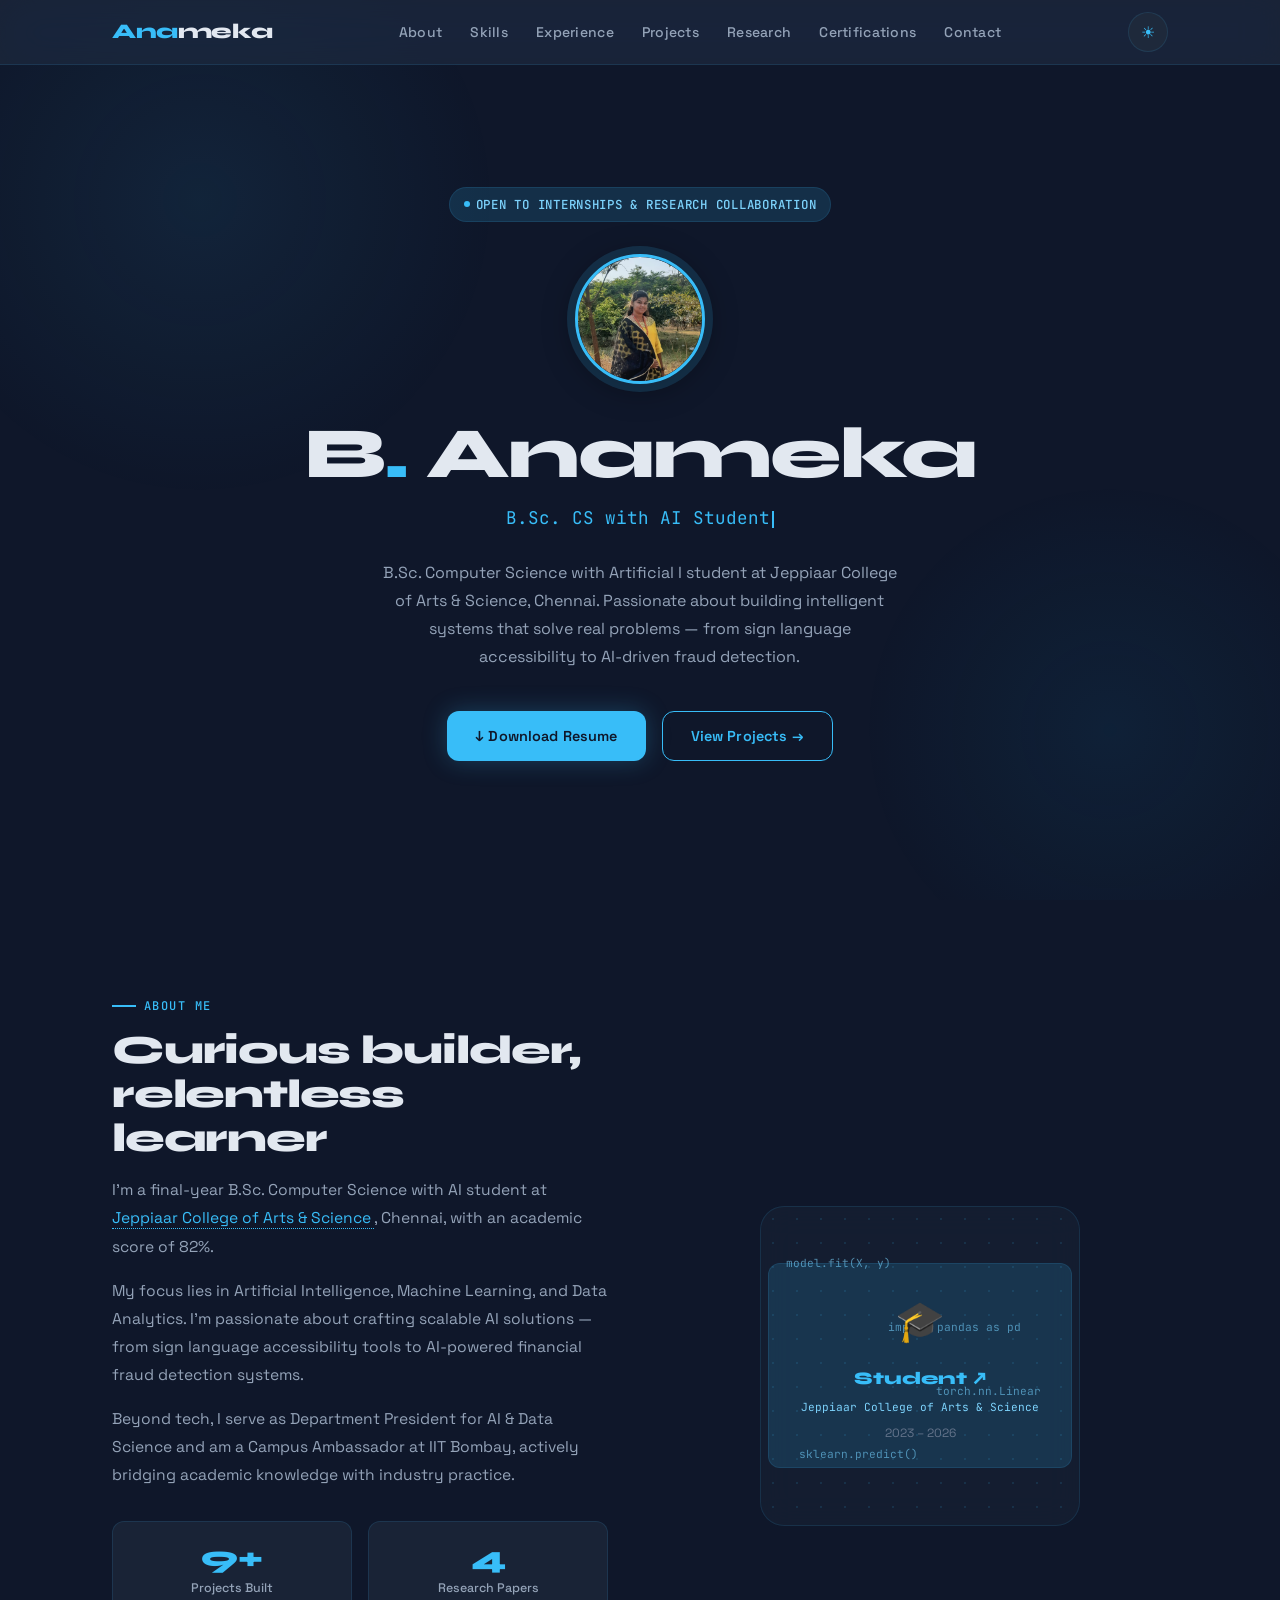
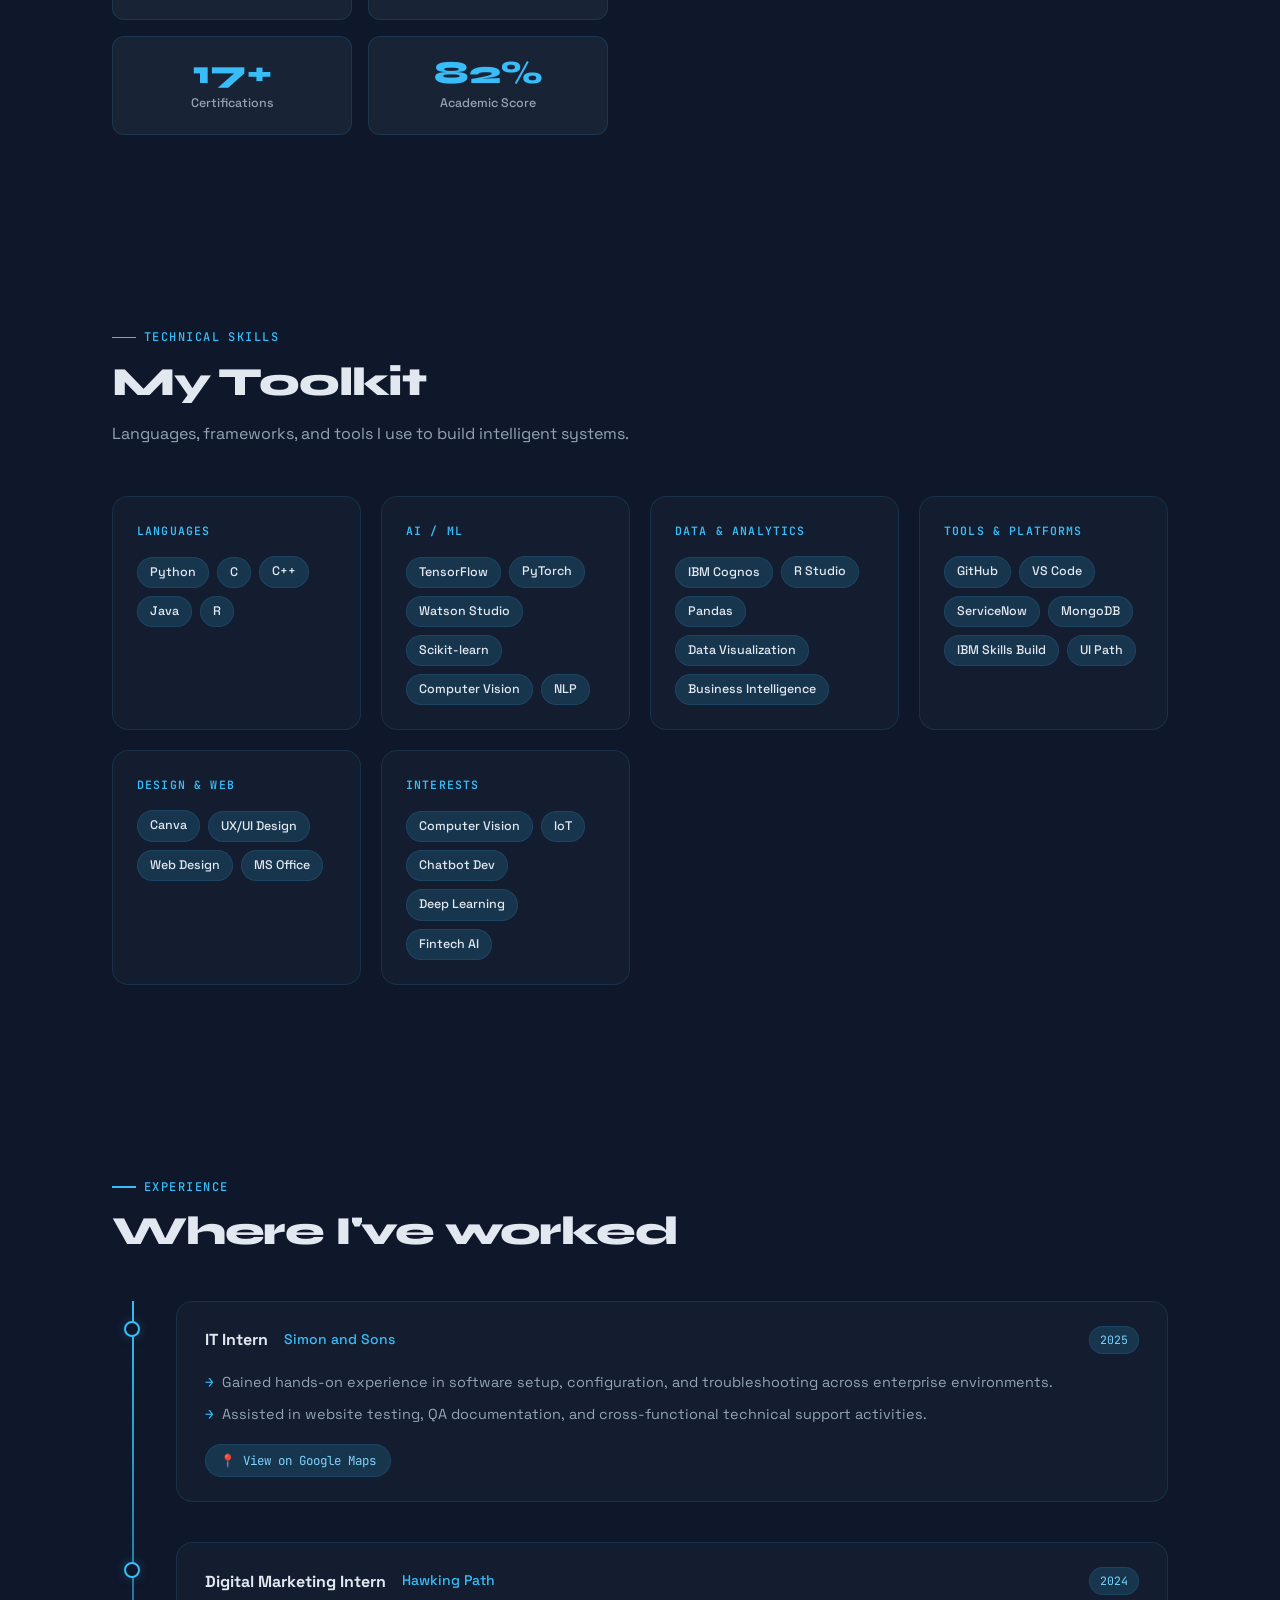
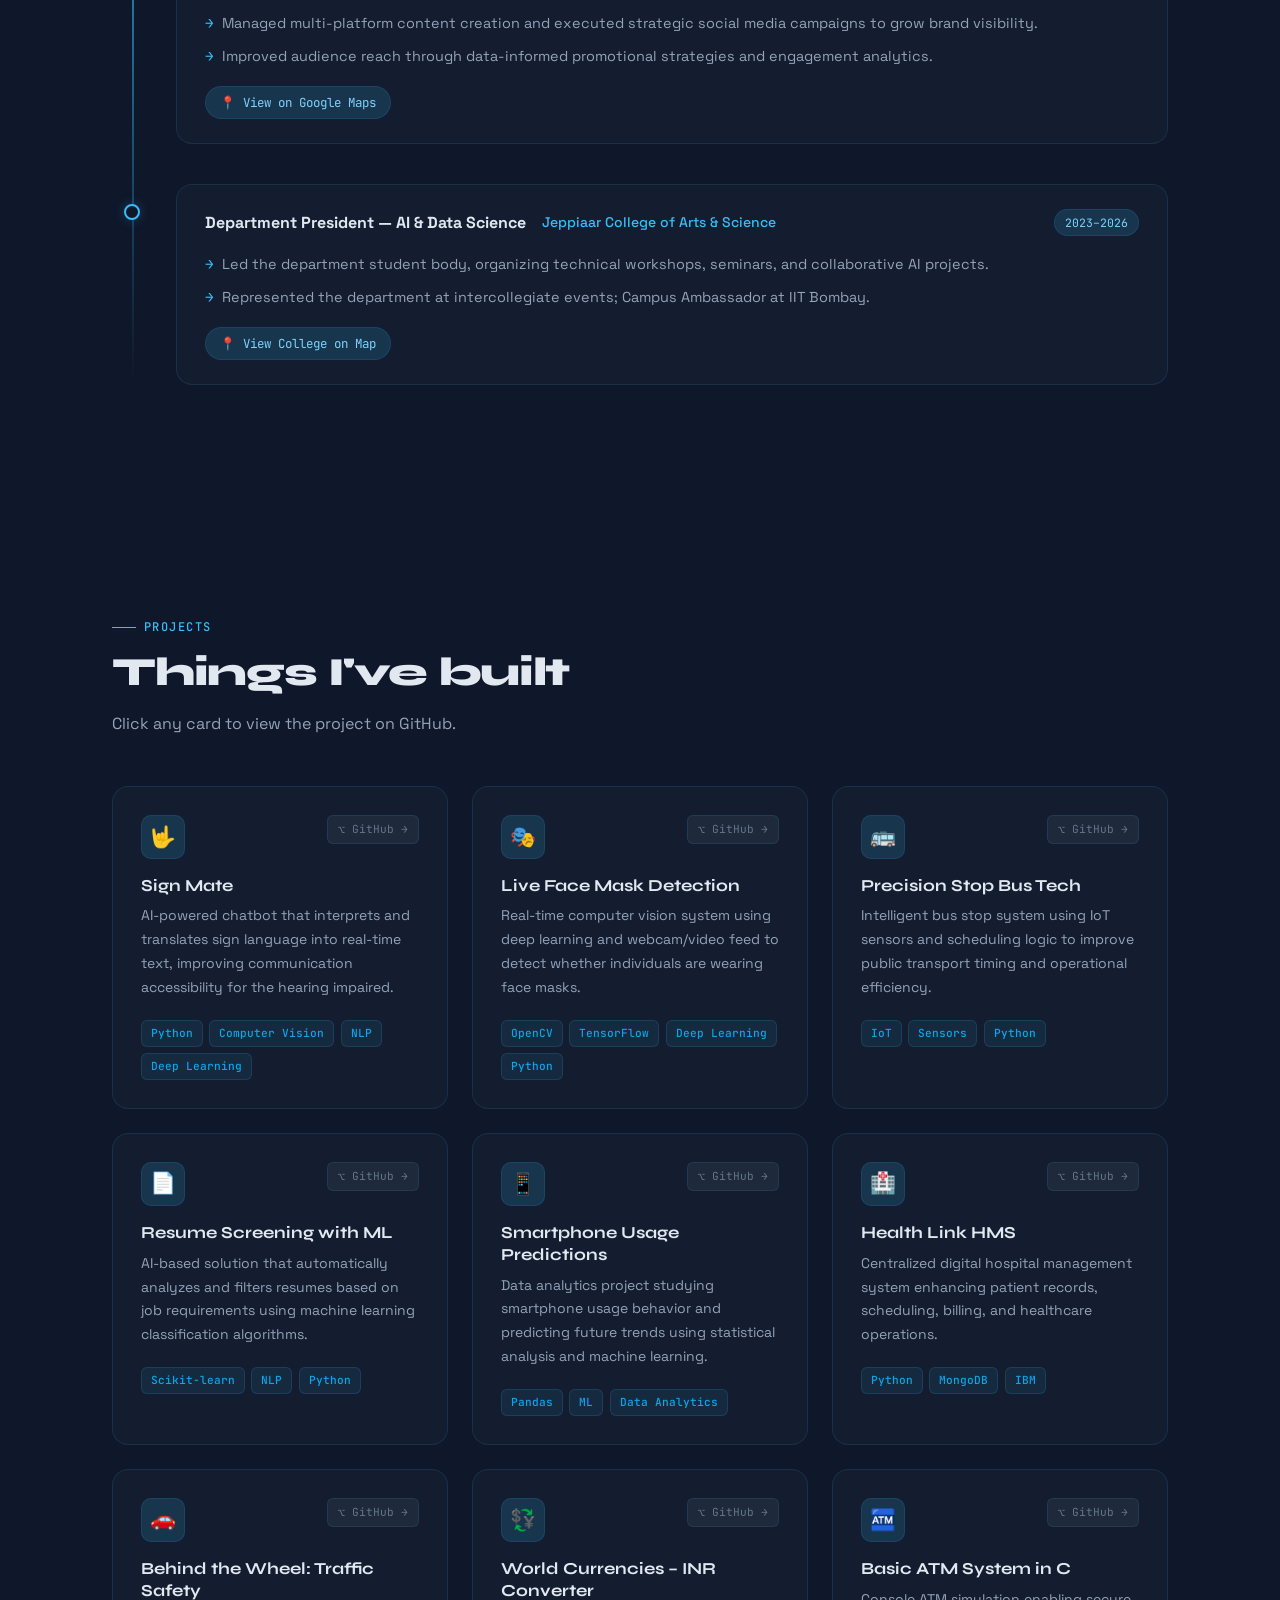
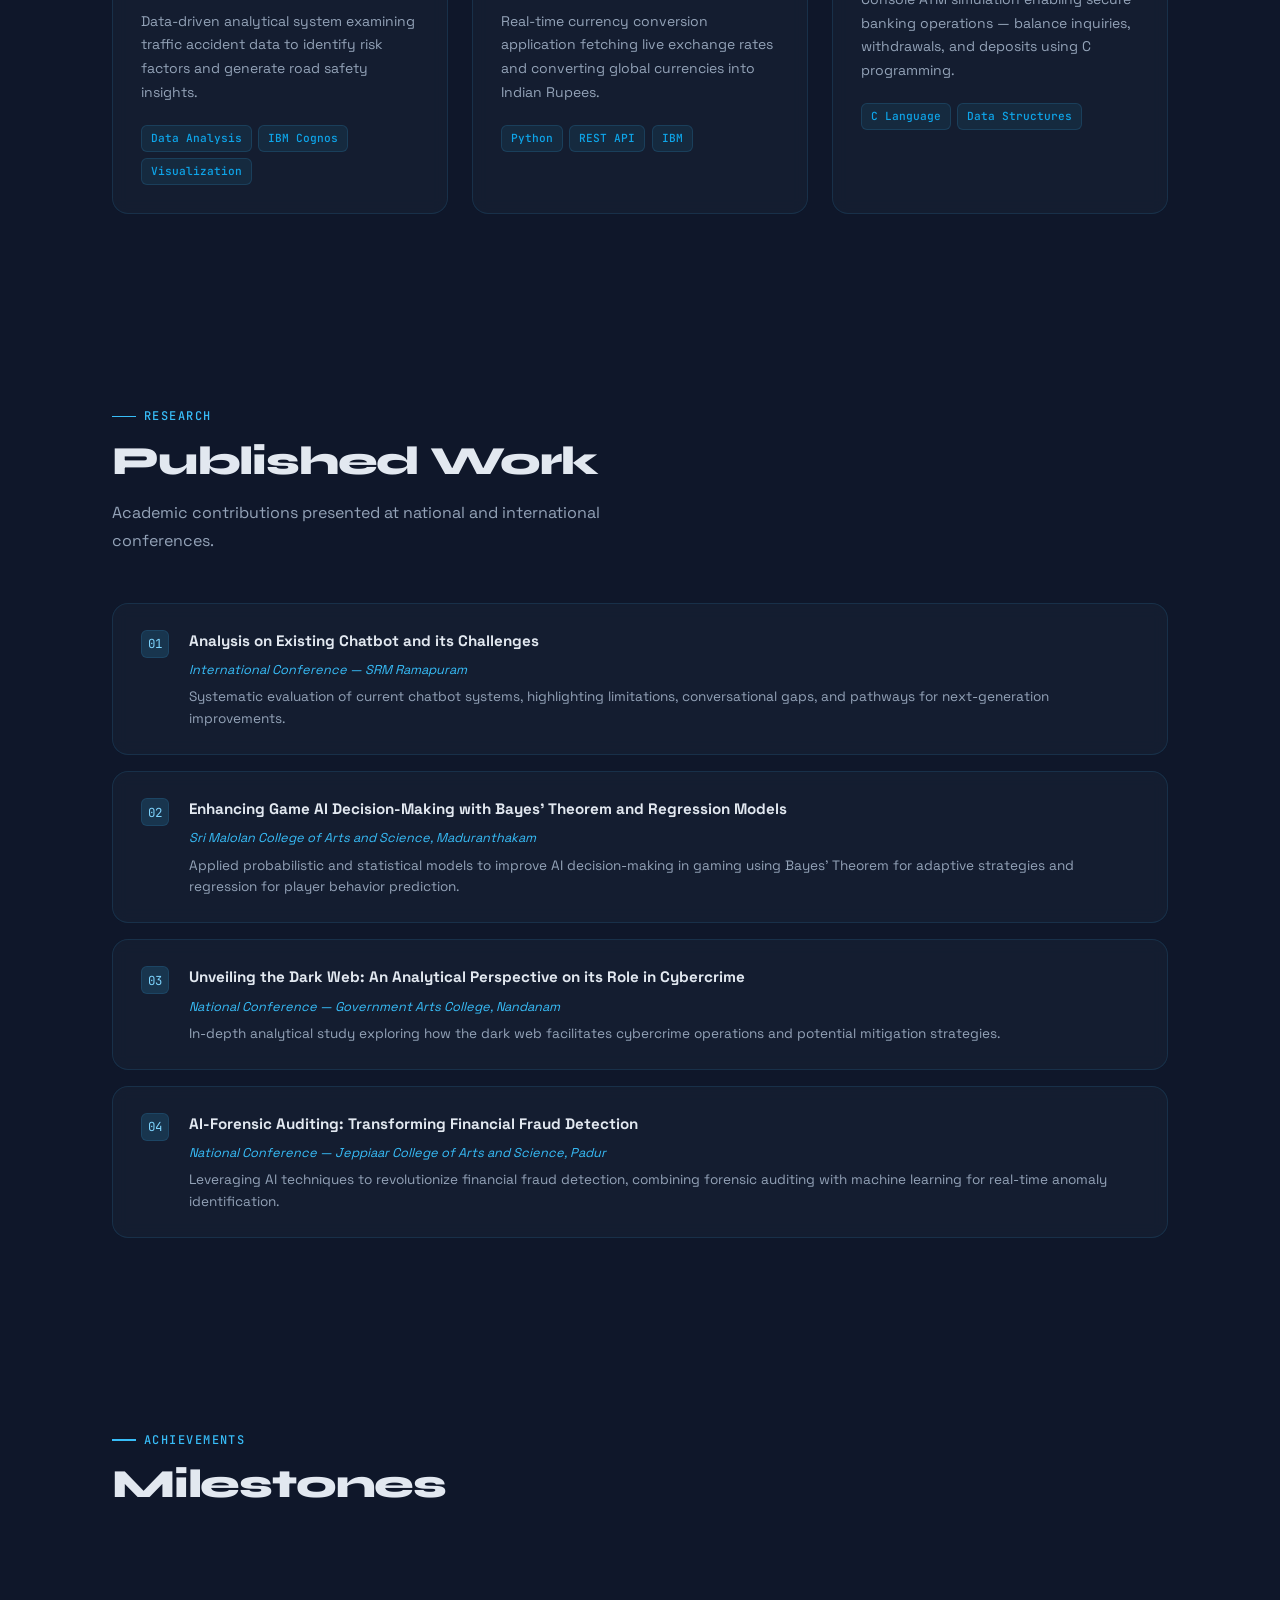
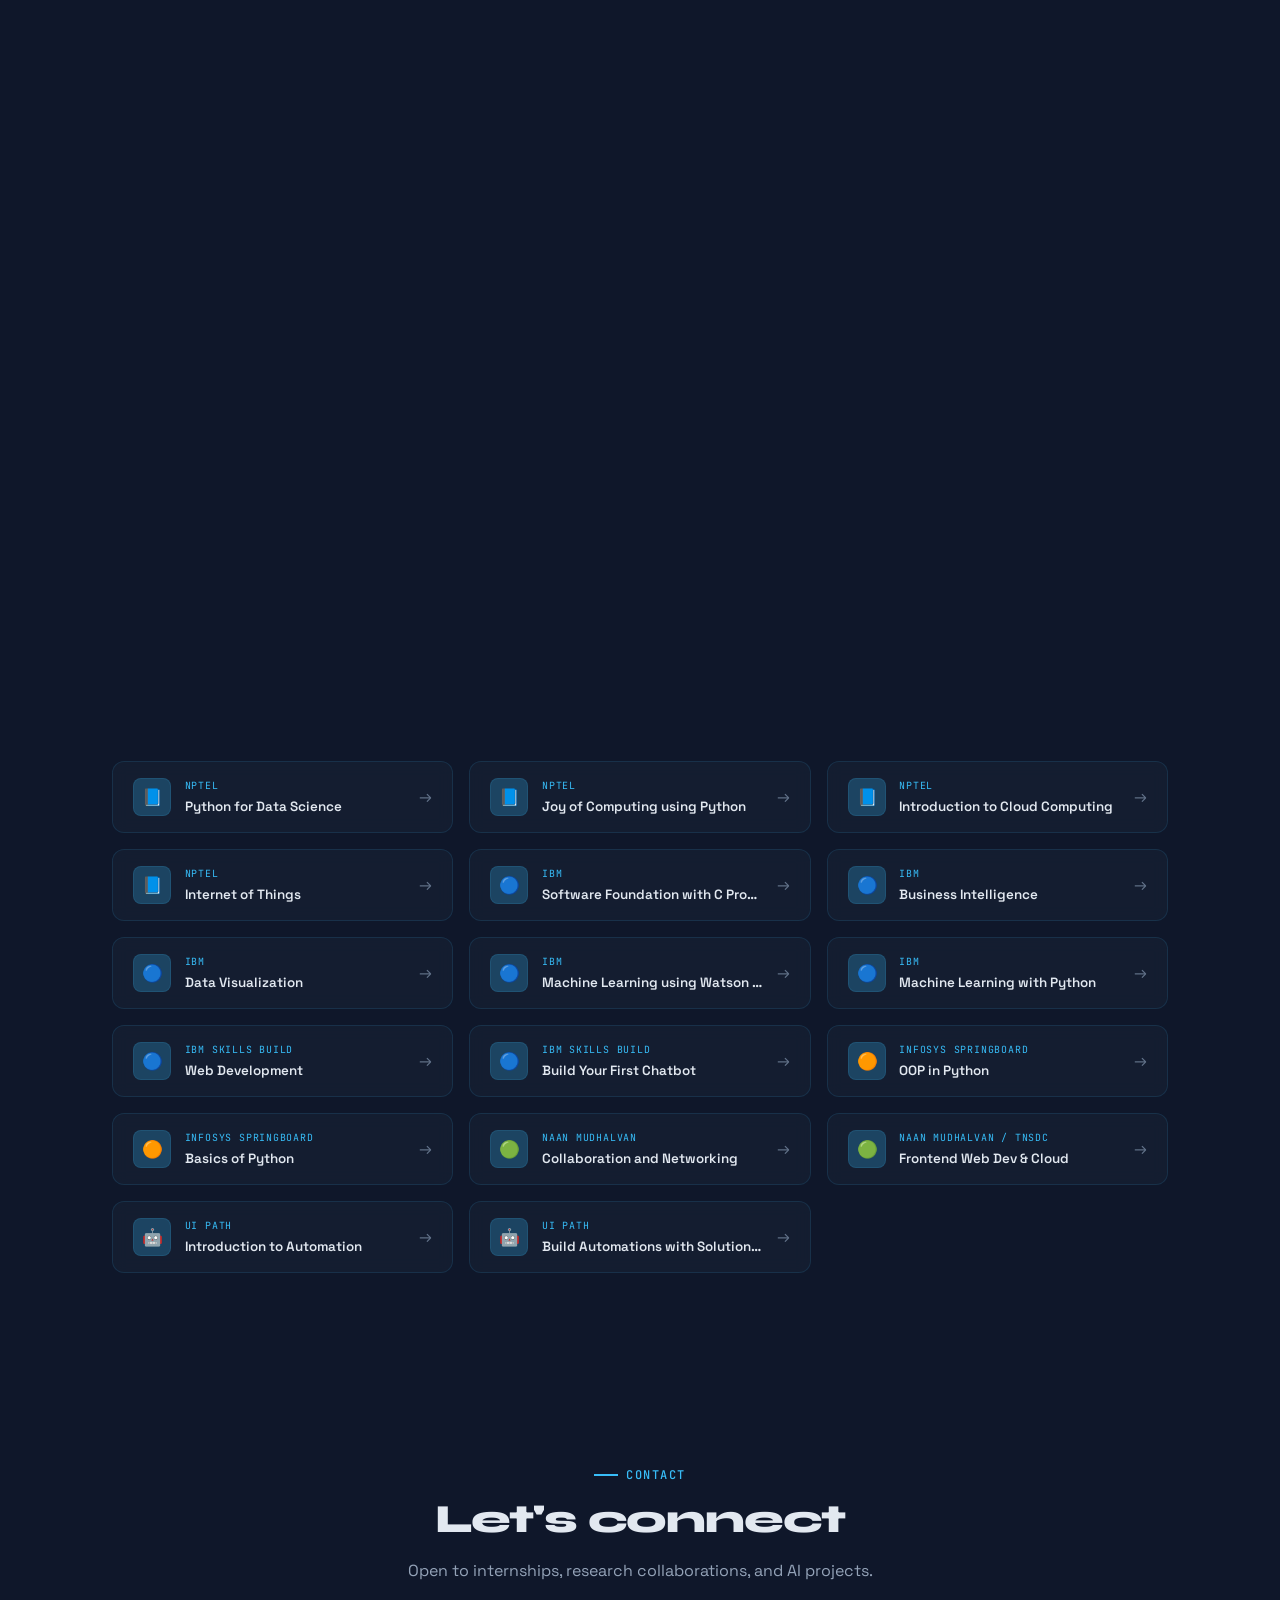
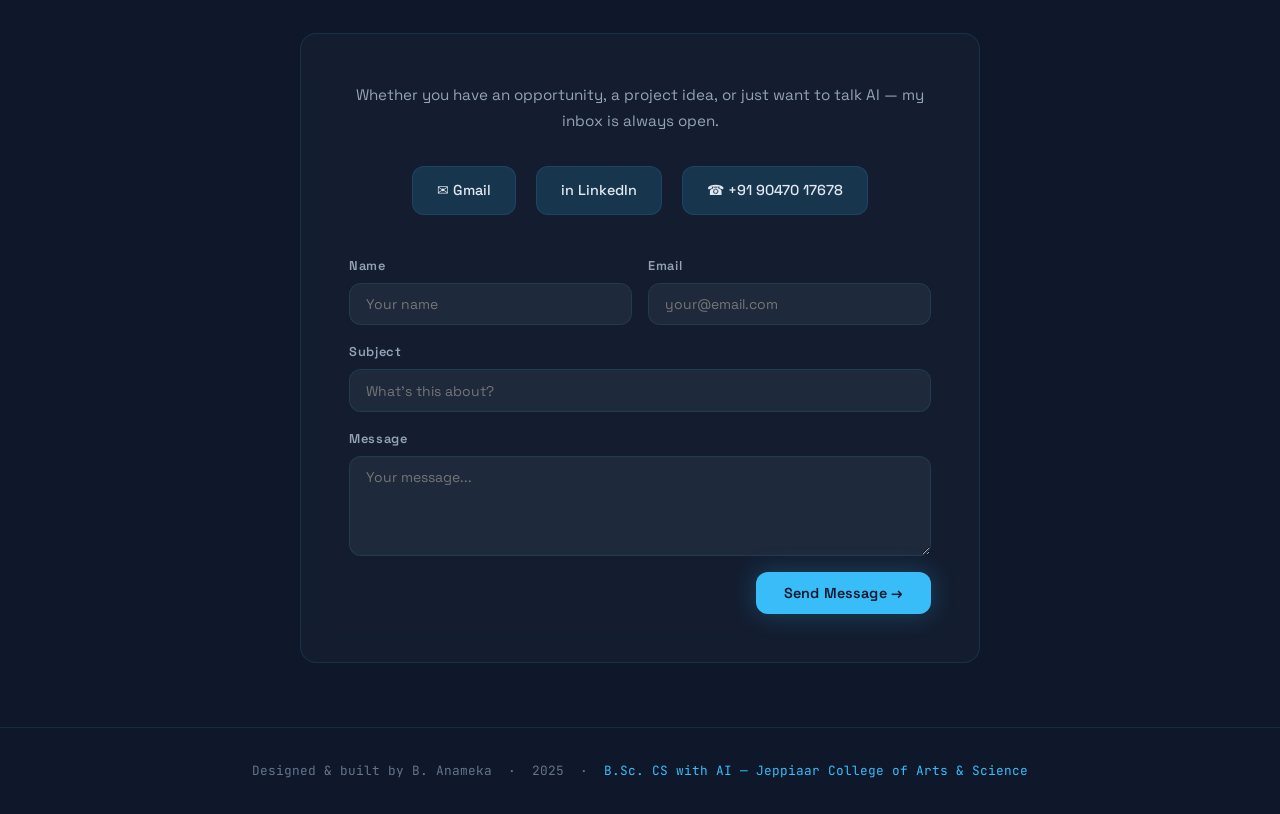
==== commit 13a5794d: "Update anameka-portfolio.html" ====
--- a/anameka-portfolio.html
+++ b/anameka-portfolio.html
@@ -211,7 +211,7 @@
     -->
     <div class="avatar-wrap" id="avatar-container">
       <img
-        src="C:\Users\acer\OneDrive\Desktop\RESUME_PORTFOLIO_ANAME\Profile.jpg.jpeg"
+        src="Profile.jpg.jpeg"
         alt="B. Anameka profile photo"
         id="profile-img"
         onerror="document.getElementById('profile-img').style.display='none'; document.getElementById('avatar-initials').style.display='flex';"
@@ -250,7 +250,7 @@
       ║     the file when clicked                    ║
       ╚══════════════════════════════════════════════╝
       -->
-      <a href="C:\Users\acer\OneDrive\Desktop\RESUME_PORTFOLIO_ANAME\Resume_ANAMEKA.pdf" download="B_Anameka_Resume.pdf" class="btn btn-primary">
+      <a href="Resume_ANAMEKA.pdf" download="B_Anameka_Resume.pdf" class="btn btn-primary">
         ↓ Download Resume
       </a>
       <a href="#projects" class="btn btn-outline">View Projects →</a>
@@ -815,4 +815,4 @@
 }
 </script>
 </body>
-</html>+</html>
